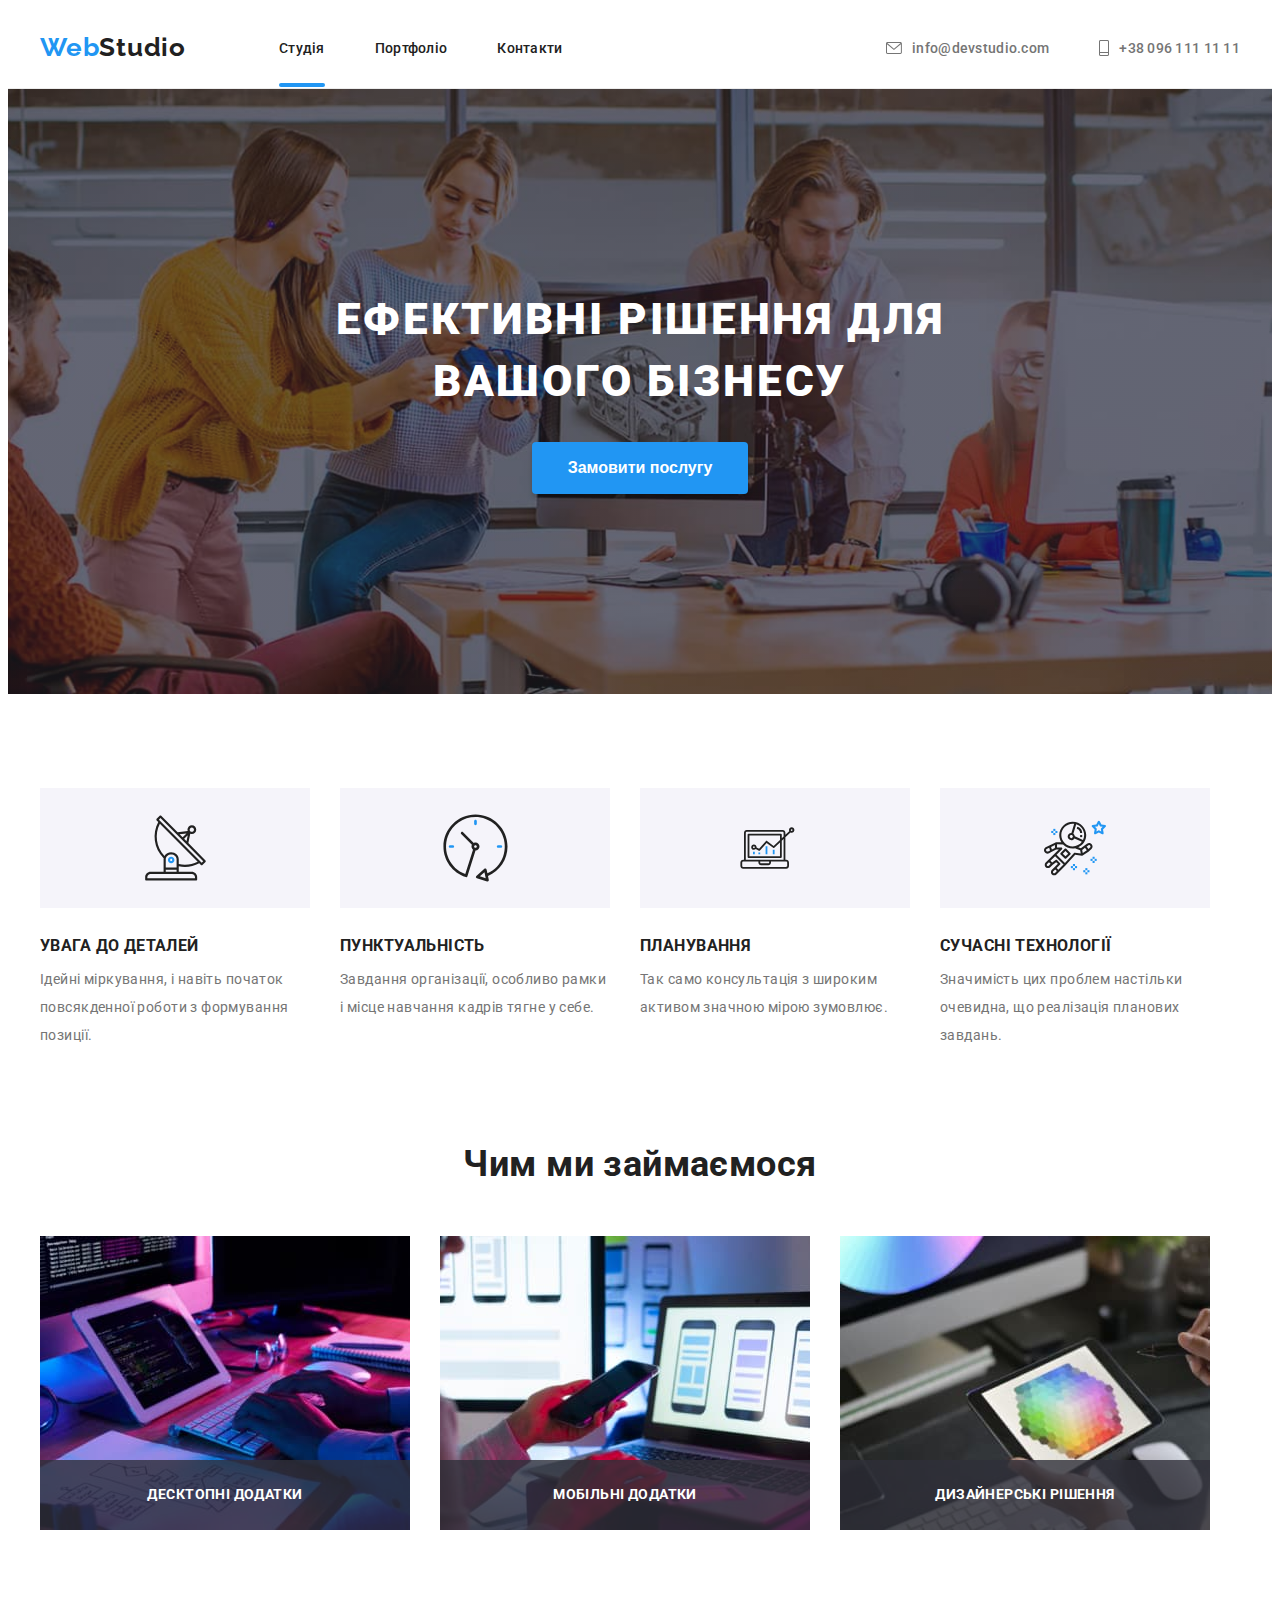
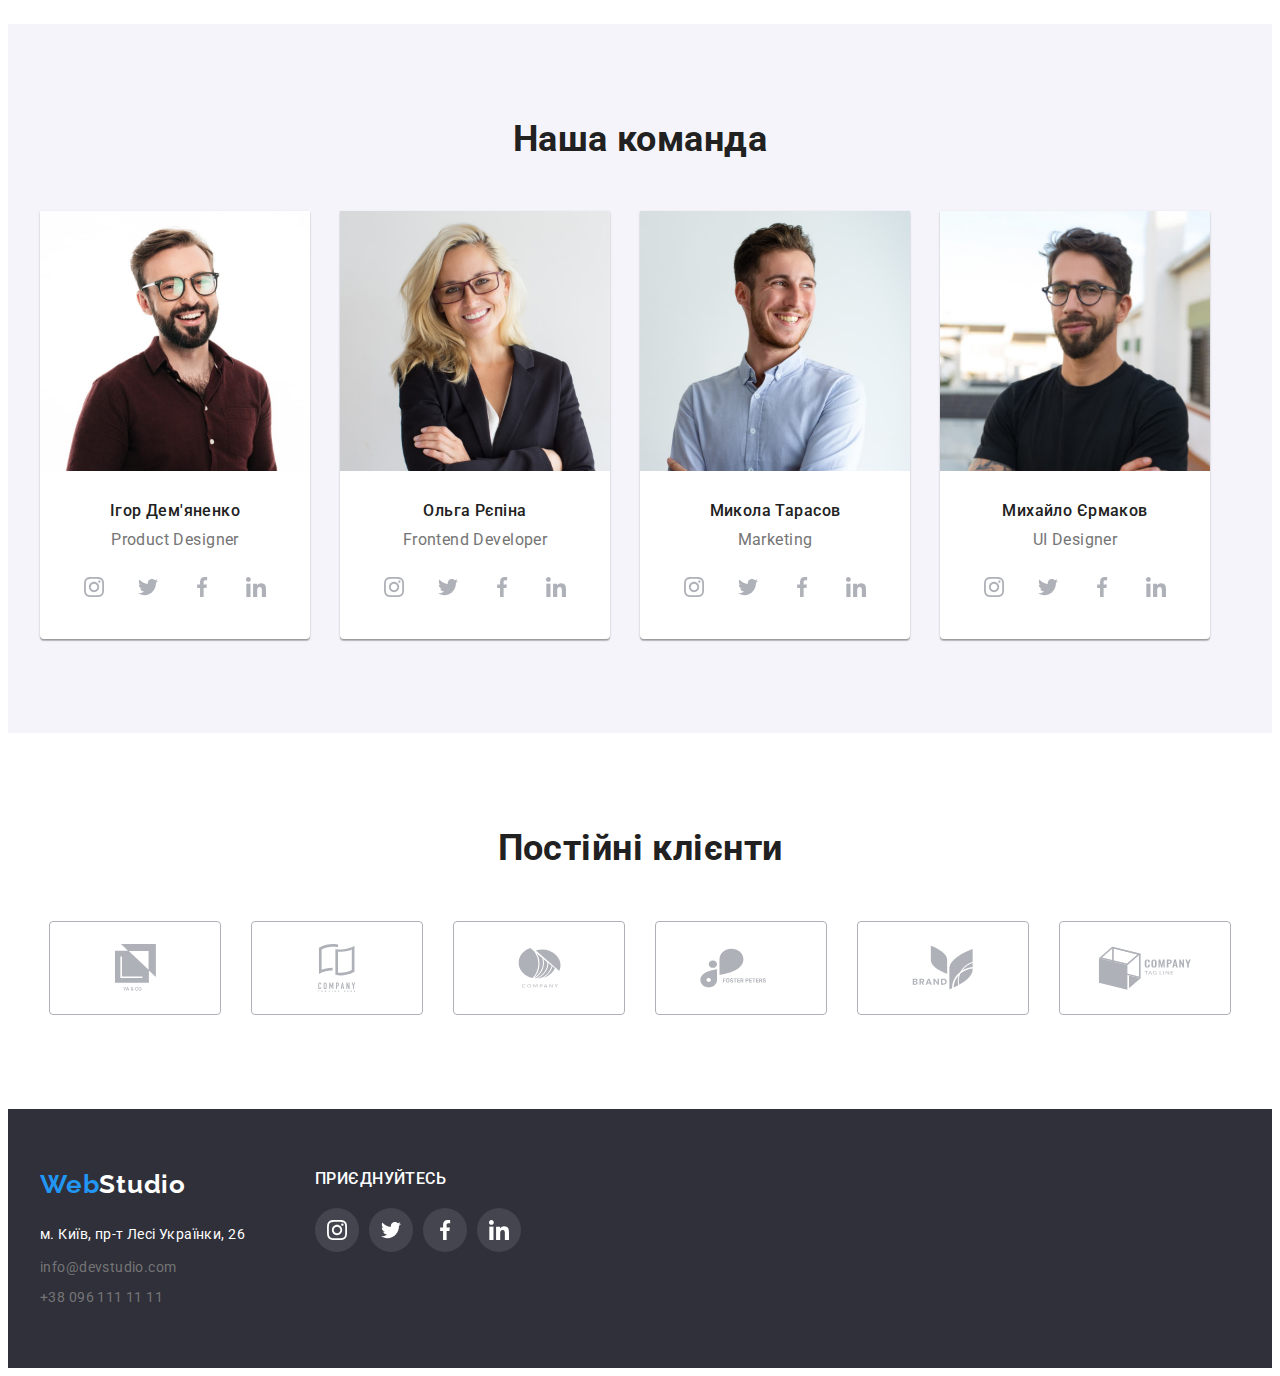
==== index.html @ 6a2b4d20 "goit-markup-hw-06" ====
<!DOCTYPE html>
<html lang="uk">
<head>
  <title>WebStudio</title>
  <meta http-equiv="Content-Type" content="text/html;charset=UTF-8">
  <link href="https://fonts.googleapis.com/css2?family=Raleway:wght@700&family=Roboto:wght@400;500;700;900&display=swap" rel="stylesheet">
  <link rel="stylesheet" href="https://cdnjs.cloudflare.com/ajax/libs/modern-normalize/1.1.0/modern-normalize.min.css" integrity="sha512-wpPYUAdjBVSE4KJnH1VR1HeZfpl1ub8YT/NKx4PuQ5NmX2tKuGu6U/JRp5y+Y8XG2tV+wKQpNHVUX03MfMFn9Q==" crossorigin="anonymous" referrerpolicy="no-referrer" />
  <link rel="stylesheet" href="css/style.css">
  <meta name="viewport" content="width=device-width, initial-scale=1.0, maximum-scale=1.0, user-skalable=0">
  <link rel="shortcut icon" href="./images/ico/logo.ico">
</head>
<body>
<header class="header">
  <div class="container main-nav">
    <nav class="header-menu">
      <a class="menu-logo" href="./index.html"><span class="logo-blue">Web</span>Studio</a>
      <ul class="menu-list">
        <li class="menu-item">
          <a class="menu-link active included" href="./index.html">Студія</a>
        </li>
        <li class="menu-item">
          <a class="menu-link active" href="./portfolio.html">Портфоліо</a>
        </li>
        <li class="menu-item">
          <a class="menu-link active" href="">Контакти</a>
        </li>
      </ul>
    </nav>
    <ul class="menu-list">
      <li class="menu-contacts">
        <a class="active" href="mailto:info@devstudio.com">
          <svg class="menu-logo-email">
            <use href="./images/symbol-defs.svg#mail"></use>
          </svg>
          info@devstudio.com
        </a>
      </li>
      <li class="menu-contacts">
        <a class="active" href="tel:+380961111111">
          <svg class="menu-logo-phone">
            <use href="./images/symbol-defs.svg#phone"></use>
          </svg>
          +38 096 111 11 11
        </a>
      </li>
    </ul>
  </div>
</header>
<main>
<section class="hero hero-bg">
    <div class="container">
      <h1 class="hero-title">Ефективні рішення для вашого бізнесу</h1>
      <button class="hero-button" type="button" data-modal-open>Замовити послугу</button>
    </div>
</section>
<section class="benefits">
  <div class="container">
    <ul class="benefits-list">
      <li class="benefits-item">
       <div class="benefits-icon-bg">
        <svg class="benefits-icon" width="65" height="70">
          <use href="./images/symbol-defs.svg#radio"></use>
        </svg>
       </div>
        <h3 class="benefits-title">УВАГА ДО ДЕТАЛЕЙ</h3>
        <p class="benefits-text">
          Ідейні міркування, і навіть початок повсякденної роботи з формування позиції.
        </p>
      </li>
      <li class="benefits-item">
       <div class="benefits-icon-bg">
        <svg class="benefits-icon" width="67" height="70">
          <use href="./images/symbol-defs.svg#time"></use>
        </svg>
       </div>
        <h3 class="benefits-title">ПУНКТУАЛЬНІСТЬ</h3>
        <p class="benefits-text">
          Завдання організації, особливо рамки і місце навчання кадрів тягне у себе.
        </p>
      </li>
      <li class="benefits-item">
        <div class="benefits-icon-bg">
          <svg class="benefits-icon" width="70" height="54">
            <use href="./images/symbol-defs.svg#computer"></use>
          </svg>
        </div>
        <h3 class="benefits-title">ПЛАНУВАННЯ</h3>
        <p class="benefits-text">
          Так само консультація з широким активом значною мірою зумовлює.
        </p>
      </li>
      <li class="benefits-item">
       <div class="benefits-icon-bg">
        <svg class="benefits-icon" width="70" height="62">
          <use href="./images/symbol-defs.svg#astronaut"></use>
        </svg>
       </div>
        <h3 class="benefits-title">СУЧАСНІ ТЕХНОЛОГІЇ</h3>
        <p class="benefits-text">
          Значимість цих проблем настільки очевидна, що реалізація планових завдань.
        </p>
      </li>
    </ul>
  </div>
</section>
<section class="work section">
 <div class="container">
  <h2 class="work-title title">Чим ми займаємося</h2>
  <ul class="work-list">
    <li class="work-item">
      <div class="work-thumb">
        <img class="work-imag" src="./images/gallery/img1.jpg" width="370" alt="programming">
        <div class="work-subtitle"><p>Десктопні додатки</p></div>
      </div>
      
    </li>
    <li class="work-item">
      <div class="work-thumb">
        <img class="work-imag" src="./images/gallery/img2.jpg" width="370" alt="application creation">
        <div class="work-subtitle"><p>Мобільні додатки</p></div>
      </div>
    </li>
    <li class="work-item">
      <div class="work-thumb">
        <img class="work-imag" src="./images/gallery/img3.jpg" width="370" alt="design">
        <div class="work-subtitle"><p>Дизайнерські рішення</p></div>
      </div>
    </li>
  </ul>
 </div> 
</section>
<section class="team section">
  <div class="container">
    <h2 class="team-title title">Наша команда</h2>
    <ul class="team-list">
      <li class="team-item">
        <img class="team-imag" src="./images/gallery/img.jpg" width="270" alt="Product Designer">
        <h3 class="team-name">Ігор Дем'яненко</h3>
        <p class="team-profession">Product Designer</p>
        <ul class="team-social">
          <li class="social-br">
            <a class="social-link" href="">
              <svg class="social-icon" width="20" height="20">
                <use href="./images/symbol-defs.svg#instagram"></use>
              </svg>
            </a>
          </li>
          <li class="social-br">
            <a class="social-link" href="">
              <svg class="social-icon" width="20" height="20">
                <use href="./images/symbol-defs.svg#twitter"></use>
              </svg>
            </a>
          </li>
          <li class="social-br">
            <a class="social-link" href="">
              <svg class="social-icon" width="20" height="20">
                <use href="./images/symbol-defs.svg#facebook"></use>
              </svg>
            </a>
          </li>
          <li class="social-br">
            <a class="social-link" href="">
              <svg class="social-icon" width="20" height="20">
                <use href="./images/symbol-defs.svg#linkedin"></use>
              </svg>
            </a>
          </li>
        </ul>
      </li>
      <li class="team-item">
        <img class="team-imag" src="./images/gallery/img(1).jpg" width="270" alt="Frontend Developer">
        <h3 class="team-name">Ольга Рєпіна</h3>
        <p class="team-profession">Frontend Developer</p>
        <ul class="team-social">
          <li class="social-br">
            <a class="social-link" href="">
              <svg class="social-icon" width="20" height="20">
                <use href="./images/symbol-defs.svg#instagram"></use>
              </svg>
            </a>
          </li>
          <li class="social-br">
            <a class="social-link" href="">
              <svg class="social-icon" width="20" height="20">
                <use href="./images/symbol-defs.svg#twitter"></use>
              </svg>
            </a>
          </li>
          <li class="social-br">
            <a class="social-link" href="">
              <svg class="social-icon" width="20" height="20">
                <use href="./images/symbol-defs.svg#facebook"></use>
              </svg>
            </a>
          </li>
          <li class="social-br">
            <a class="social-link" href="">
              <svg class="social-icon" width="20" height="20">
                <use href="./images/symbol-defs.svg#linkedin"></use>
              </svg>
            </a>
          </li>
        </ul>
      </li>
      <li class="team-item">
        <img class="team-imag" src="./images/gallery/img(2).jpg" width="270" alt="Marketing">
        <h3 class="team-name">Микола Тарасов</h3>
        <p class="team-profession">Marketing</p>
          <ul class="team-social">
            <li class="social-br">
            <a class="social-link" href="">
              <svg class="social-icon" width="20" height="20">
                <use href="./images/symbol-defs.svg#instagram"></use>
              </svg>
            </a>
          </li>
          <li class="social-br">
            <a class="social-link" href="">
              <svg class="social-icon" width="20" height="20">
                <use href="./images/symbol-defs.svg#twitter"></use>
              </svg>
            </a>
          </li>
          <li class="social-br">
            <a class="social-link" href="">
              <svg class="social-icon" width="20" height="20">
                <use href="./images/symbol-defs.svg#facebook"></use>
              </svg>
            </a>
          </li>
          <li class="social-br">
            <a class="social-link" href="">
              <svg class="social-icon" width="20" height="20">
                <use href="./images/symbol-defs.svg#linkedin"></use>
              </svg>
            </a>
          </li>
        </ul>
      </li>
      <li class="team-item">
        <img class="team-imag" src="./images/gallery/img(3).jpg" width="270" alt="UI Designer">
        <h3 class="team-name">Михайло Єрмаков</h3>
        <p class="team-profession">UI Designer</p>
        <ul class="team-social">
          <li class="social-br">
            <a class="social-link" href="">
              <svg class="social-icon" width="20" height="20">
                <use href="./images/symbol-defs.svg#instagram"></use>
              </svg>
            </a>
          </li>
          <li class="social-br">
            <a class="social-link" href="">
              <svg class="social-icon" width="20" height="20">
                <use href="./images/symbol-defs.svg#twitter"></use>
              </svg>
            </a>
          </li>
          <li class="social-br">
            <a class="social-link" href="">
              <svg class="social-icon" width="20" height="20">
                <use href="./images/symbol-defs.svg#facebook"></use>
              </svg>
            </a>
          </li>
          <li class="social-br">
            <a class="social-link" href="">
              <svg class="social-icon" width="20" height="20">
                <use href="./images/symbol-defs.svg#linkedin"></use>
              </svg>
            </a>
          </li>
        </ul>
      </li>
    </ul>
  </div>
</section>
<section class="company section">
  <div class="container">
    <h2 class="company-title title">Постійні клієнти</h2>
    <ul class="company-list">
      <li class="company-item">
        <a class="company-link" href="">
          <svg class="company-icon" width="41" height="47">
            <use href="./images/symbol-defs.svg#company1"></use>
          </svg>
        </a>
      </li>
      <li class="company-item">
        <a class="company-link" href="">
          <svg class="company-icon" width="40" height="48">
            <use href="./images/symbol-defs.svg#company2"></use>
          </svg>
        </a>
      </li>
      <li class="company-item">
        <a class="company-link" href="">
          <svg class="company-icon" width="43" height="41">
            <use href="./images/symbol-defs.svg#company3"></use>
          </svg>
        </a>
      </li>
      <li class="company-item">
        <a class="company-link" href="">
          <svg class="company-icon" width="84" height="40">
            <use href="./images/symbol-defs.svg#company4"></use>
          </svg>
        </a>
      </li>
      <li class="company-item">
        <a class="company-link" href="">
          <svg class="company-icon" width="62" height="45">
            <use href="./images/symbol-defs.svg#company5"></use>
          </svg>
        </a>
      </li>
      <li class="company-item">
        <a class="company-link" href="">
          <svg class="company-icon" width="94" height="44">
            <use href="./images/symbol-defs.svg#company6"></use>
          </svg>
        </a>
      </li>
    </ul>
  </div>
</section>
</main>
<footer class="footer">
 <div class="container">
  <address>
    <div class="footer-contacts">
      <a class="footer-logo menu-logo" href="./index.html"><span class="logo-blue">Web</span>Studio</a>
      <ul class="footer-list">
        <li class="footer-item">
          <a class="footer-address active" href="https://goo.gl/maps/CPtrU1FHBa2aNyZL9" target="_blank"
            rel="noopener noreferrer nofollow">м. Київ, пр-т Лесі Українки, 26</a>
        </li>
        <li class="footer-item">
          <a class="footer-mail active" href="mailto:info@devstudio.com">info@devstudio.com</a>
        </li>
        <li class="footer-item">
          <a class="footer-tel active" href="tel:+380961111111">+38 096 111 11 11</a>
        </li>
      </ul>
    </div>
    <div class="footer-connect">
      <p class="footer-connect-title">приєднуйтесь</p>
      <ul class="team-social">
        <li class="social-br">
          <a class="social-link footer-link" href="">
            <svg class="social-icon" width="20" height="20">
              <use href="./images/symbol-defs.svg#instagram"></use>
            </svg>
          </a>
        </li>
        <li class="social-br">
          <a class="social-link footer-link" href="">
            <svg class="social-icon" width="20" height="20">
              <use href="./images/symbol-defs.svg#twitter"></use>
            </svg>
          </a>
        </li>
        <li class="social-br">
          <a class="social-link footer-link" href="">
            <svg class="social-icon" width="20" height="20">
              <use href="./images/symbol-defs.svg#facebook"></use>
            </svg>
          </a>
        </li>
        <li class="social-br">
          <a class="social-link footer-link" href="">
            <svg class="social-icon" width="20" height="20">
              <use href="./images/symbol-defs.svg#linkedin"></use>
            </svg>
          </a>
        </li>
      </ul>
    </div>
  </address>
 </div>
</footer>
<div class="backdrop is-hidden" data-modal>
  <div class="modal">
    <button type="button" class="modal-button-close" data-modal-close>
      <svg class="modal-icon-close" width="11" height="11">
      <use href="./images/symbol-defs.svg#close"></use>
    </svg>
    </button>
  </div>
</div>
<script src="./js/modal.js"></script>
</body>
</html>
---- css/style.css ----
ul, li {
	list-style: none;
	margin: 0;
	padding: 0;
}

h1, h2, h3, h4, h5, h6, p {
	margin: 0;
	padding: 0;
}

a {
	text-decoration: none;
}

img {
	display: block;
}

:root{
	--main-color: #212121;
	--secondary-color: #757575;
	--active-color: #2196F3;
	--background-color: #2F303A;
	--background-btn: #188CE8;
}

body{
	font-family: 'Roboto', sans-serif;
	color: var(--main-color);
	font-size: 14px;
	line-height: 1;
	text-decoration: none;
	letter-spacing: 0.03em;
}

.container {
	margin: 0 auto;
	max-width: 1200px;
	padding: 0 15px 0 15px; 
}

.section {
	padding: 94px 0;
}

.title {
	color: var(--main-color);
	font-weight: 700;
	font-size: 36px;
	line-height: 1.2;
	text-align: center;
	margin: 0 0 50px 0;
}

.active {
	transition: color 250ms cubic-bezier(0.4, 0, 0.2, 1);
}

.active:hover,
.active:focus {
	color: var(--active-color);
}


.menu-item {
	position: relative;
}

.included {
	color: var(--active-color);
}

.included::after {
	content: '';
	display: flex;
	position: absolute;
	bottom: 0;
	background: #2196F3;
	border-radius: 2px;
	width: 100%;
	height: 4px;
}

/* general */
/* header */

.header {
  border-bottom:1px solid #ECECEC;
}

.main-nav {
	display: flex;
	justify-content: space-between;
	align-items: center;
}

.header-menu {
	display: flex;
	align-items: center;
}

.logo-blue{
  color: var(--active-color);
}

.menu-logo {
	color: var(--main-color);
	font-family: 'Raleway';
	font-weight: 700;
	font-size: 26px;
	line-height: 1.2;
	letter-spacing: 0.03em;

	margin: 0 93px 0 0;
}

.menu-list {
	display: flex;
}

.menu-list li:not(:last-child) {
	margin: 0 50px 0 0;
}


.menu-contacts {
	display: flex;
	align-items: center;
	color: #757575;
	transition: color 250ms cubic-bezier(0.4, 0, 0.2, 1);
}

.menu-contacts a {
	display: flex;
	align-items: center;
	font-weight: 500;
	letter-spacing: 0.02em;
	color: inherit;
	padding: 32px 0;
	
}

.menu-contacts:hover {
	color: var(--active-color);
	cursor: pointer;
}

.menu-logo-email {
	width: 16px;
	height: 12px;
	margin: 0 10px 0 0;
	fill: currentColor;
	transition: fill 250ms cubic-bezier(0.4, 0, 0.2, 1);
}

.menu-logo-phone {
	width: 10px;
	height: 16px;
	margin: 0 10px 0 0;
	fill: currentColor;
	transition: fill 250ms cubic-bezier(0.4, 0, 0.2, 1);
}

.menu-logo-email:hover {
	fill: currentColor;
}

.menu-logo-phone:hover {
	fill: currentColor;
}

.menu-link {
	display: block;
	font-weight: 500;
	letter-spacing: 0.02em;
	color: var(--main-color);

	padding: 32px 0;
}

.dynamic {
	color: var(--active-color);
}

/* index.html */

/* hero */

.hero {
	text-align: center;
	padding: 200px 0;
}

.hero-bg {
	max-width: 1600px;
	margin: 0 auto;
	background: #C4C4C4;
	background-image: linear-gradient(rgba(47, 48, 58, 0.4), rgba(47, 48, 58, 0.4)), url(../images/hero-bg.jpg);
	background-position: center;
	background-size: cover;
	background-repeat: no-repeat;
	
}

.hero-title {
	text-transform: uppercase;
	color: #fff;
	font-weight: 900;
	font-size: 44px;
	line-height: 1.4;
	letter-spacing: 0.06em;

	margin: 0 auto 30px auto;
	max-width: 696px;
}

.hero-button {
	display: inline-block;

	color: #fff;
	font-weight: 700;
	font-size: 16px;
	line-height: 2;
	min-width: 216px;

	cursor: pointer;
	background: var(--active-color);
	box-shadow: 0px 4px 4px rgba(0, 0, 0, 0.15);
	border-radius: 4px;
	border: none;
	transition: background-color 250ms cubic-bezier(0.4, 0, 0.2, 1);

	padding: 10px 32px;
}

.hero-button:hover,
.hero-button:focus {
	background: var(--background-btn);
}

/* benefits */

.benefits {
	padding: 94px 0 0 0;
}

.benefits-list {
	display: flex;
	column-gap: 30px;
}

.benefits-item {
	width: 270px;
}

.benefits-icon-bg {
	display: flex;
	justify-content: center;
	align-items: center;
	width: 270px;
	height: 120px;
	background: #F5F4FA;
	margin: 0 0 30px 0;
}

.benefits-title {
	color: var(--main-color);
	font-weight: 700;
	line-height: 1;
	margin: 0 0 10px 0;
}

.benefits-text {
	color: var(--secondary-color);
	line-height: 2;
}

/* work */

.work-list {
display: flex;
	column-gap: 30px;
}

.work-thumb {
	position: relative;
	display: flex;
}

.work-imag {
	max-width: 100%;
	height: auto;
}

.work-subtitle {
	position: absolute;
	bottom: 0;
	display: flex;
	align-items: center;
	justify-content: center;
	
	width: 100%;
	height: 70px;
	background: rgba(47, 48, 58, 0.8);
}

.work-subtitle p {
	font-weight: 700;
	font-size: 14px;
	line-height: 1.14;
	text-transform: uppercase;
	color: #fff;
}

/* team */

.team {
	background: #F5F4FA;
}

.team-list {
	display: flex;
	column-gap: 30px;
}

.team-item {
  text-align: center;
	width: 270px;

	background: #FFFFFF;
	box-shadow: 0px 1px 3px rgba(0, 0, 0, 0.12), 0px 1px 1px rgba(0, 0, 0, 0.14), 0px 2px 1px rgba(0, 0, 0, 0.2);
	border-radius: 0px 0px 4px 4px;
}

.team-imag {
	max-width: 100%;
	height: auto;
}

.team-name {
	color: var(--main-color);
	font-weight: 500;
	font-size: 16px;
	line-height: 1.2;
	margin: 0 0 10px 0;
	padding: 30px 0 0 0;
}

.team-profession {
	color: var(--secondary-color);
	font-size: 16px;
	line-height: 1.2;
	margin: 0 0 16px 0;
}

.team-social {
	display: flex;
	justify-content: center;
	padding: 0 0 30px 0;
	column-gap: 10px;
}

/* social */

.social-br {
}

.social-link {
	display: flex;
	justify-content: center;
	align-items: center;
	
	width: 44px;
	height: 44px;
	border-radius: 50%;
	color: #AFB1B8;
	cursor: pointer;

	transition: color 250ms cubic-bezier(0.4, 0, 0.2, 1), background-color 250ms cubic-bezier(0.4, 0, 0.2, 1);
	
}

.social-link:hover {
	background: var(--active-color);
	color: #fff;
}

.social-icon {
	fill: currentColor;
}

/* company */

.company-list {
	display: flex;
	justify-content: center;
	column-gap: 30px;
}

.company-item {
	
}

.company-link {
	display: flex;
	justify-content: center;
	align-items: center;
	width: 170px;
	height: 92px;
	border: 1px solid #AFB1B8;
	border-radius: 4px;
	color: #afb1b8;
	transition: color 250ms cubic-bezier(0.4, 0, 0.2, 1), 
	background-color 250ms cubic-bezier(0.4, 0, 0.2, 1), 
	border-color 250ms cubic-bezier(0.4, 0, 0.2, 1);
}

.company-link:hover {
	border-color: var(--active-color);
	color: var(--active-color);
	cursor: pointer;
}

.company-icon {
	fill: currentColor;
	transition: fill 250ms cubic-bezier(0.4, 0, 0.2, 1);
}
.company-icon:hover {
	fill: currentColor;
}
	
/* portfolio.html */

.button-list {
   display: flex;
	 justify-content: center;
	 column-gap: 8px;
	 margin: 0 0 50px 0;
}

.button {
	color: var(--main-color);
	font-family: inherit;
	font-weight: 500;
	font-size: 16px;
	line-height: 1.62;

	background: #F5F4FA;
	border: none;
	border-radius: 4px;
	cursor: pointer;
	padding: 6px 22px;
	transition: color 250ms cubic-bezier(0.4, 0, 0.2, 1), background-color 250ms cubic-bezier(0.4, 0, 0.2, 1);
}

.button:hover,
.button:focus {
	color: #fff;
	background: var(--active-color);
	box-shadow: 0px 3px 1px rgba(0, 0, 0, 0.1), 0px 1px 2px rgba(0, 0, 0, 0.08), 0px 2px 2px rgba(0, 0, 0, 0.12);
}

.portfolio-list {
	display: flex;
	flex-wrap: wrap;
	gap: 30px;
}

.portfolio-link {
	display: block;
	width: 370px;
	background: #FFFFFF;
	transition: box-shadow 250ms cubic-bezier(0.4, 0, 0.2, 1);
}

.portfolio-link:hover {
	box-shadow: 0px 3px 1px rgba(0, 0, 0, 0.1), 0px 1px 2px rgba(0, 0, 0, 0.08), 0px 2px 2px rgba(0, 0, 0, 0.12);
}

.portfolio-imag {
	max-width: 100%;
	height: auto;
}

.portfolio-info {
	padding: 20px 24px;
	border-left: 1px solid #EEEEEE;
	border-right: 1px solid #EEEEEE;
	border-bottom: 1px solid #EEEEEE;
}

.portfolio-title {
	color: var(--main-color);
	font-weight: 700;
	font-size: 18px;
	line-height: 2;
	letter-spacing: 0.06em;
	margin: 0 0 4px 0;
}

.portfolio-text {
	color: var(--secondary-color);
	font-size: 16px;
	line-height: 2;
}

.portfolio-overlay {
	overflow: hidden;
	position: relative;
}

.portfolio-thumb {
	position: absolute;
	top: 0;
	left: 0;

	background: rgba(33, 150, 243, 0.9);
	font-size: 18px;
	line-height: 1.55;
	color: #fff;
	padding: 63px 24px;

	height: 100%;
	width: 100%;

	transform: translateY(100%);
	transition: transform 250ms cubic-bezier(0.4, 0, 0.2, 1);
}

.portfolio-list .portfolio-item:hover .portfolio-thumb {
	transform: translateY(0);
}

/* footer */

address {
	display: flex;
	font-style: normal;
}

.footer {
	background: var(--background-color);
	padding: 60px 0;
}

/* footer-contacts */

.footer-contacts {
	margin: 0 70px 0 0;
}
.footer-logo {
	display: inline-block;
	color: #fff;
	margin: 0 0 20px 0;
}

.footer-list li:not(:last-child) {
	margin-bottom: 9px;
}

.footer-address{
	color: #fff;
	line-height: 2;
}

.footer-mail,
.footer-tel {
	color: var(--secondary-color);
	line-height: 1.5;
}

/* footer-connect */

.footer-connect-title{
	color: #fff;
	font-weight: 500;
	font-size: 16px;
	line-height: 1.2;
	margin: 0 0 20px 0;
	text-transform: uppercase;
}

.footer-link {
	background: rgba(255, 255, 255, 0.1);
	color: #fff;
}

/* modal */

.backdrop {
	position: fixed;
	top: 0;
	left: 0;
	width: 100%;
	height: 100%;

	background-color: rgba(130, 130, 130, 0.5);
	opacity: 1;
	transform: scale(1);
	
	transition: opacity 250ms cubic-bezier(0.4, 0, 0.2, 1), 
	transform 250ms cubic-bezier(0.4, 0, 0.2, 1);
}

.backdrop.is-hidden {
	opacity: 0;
	pointer-events: none;
	transform: scale(0);
}

.modal {
	position: absolute;
	top: 50%;
	left: 50%;
	transform: translate(-50%, -50%);

	padding: 20px;
	min-width: 528px;
	min-height: 581px;
	background-color: #fff;
	box-shadow: 0px 1px 3px rgba(0, 0, 0, 0.12), 0px 1px 1px rgba(0, 0, 0, 0.14), 0px 2px 1px rgba(0, 0, 0, 0.2);
	border-radius: 4px;
}

.modal-button-close {
	position: absolute;
	top: 0;
	right: 0;
	display: flex;
	justify-content: center;
	align-items: center;

	margin: 8px;
	width: 30px;
	height: 30px;
	border-radius: 50%;
	border: 1px solid rgba(0, 0, 0, 0.1);
	cursor: pointer;
}
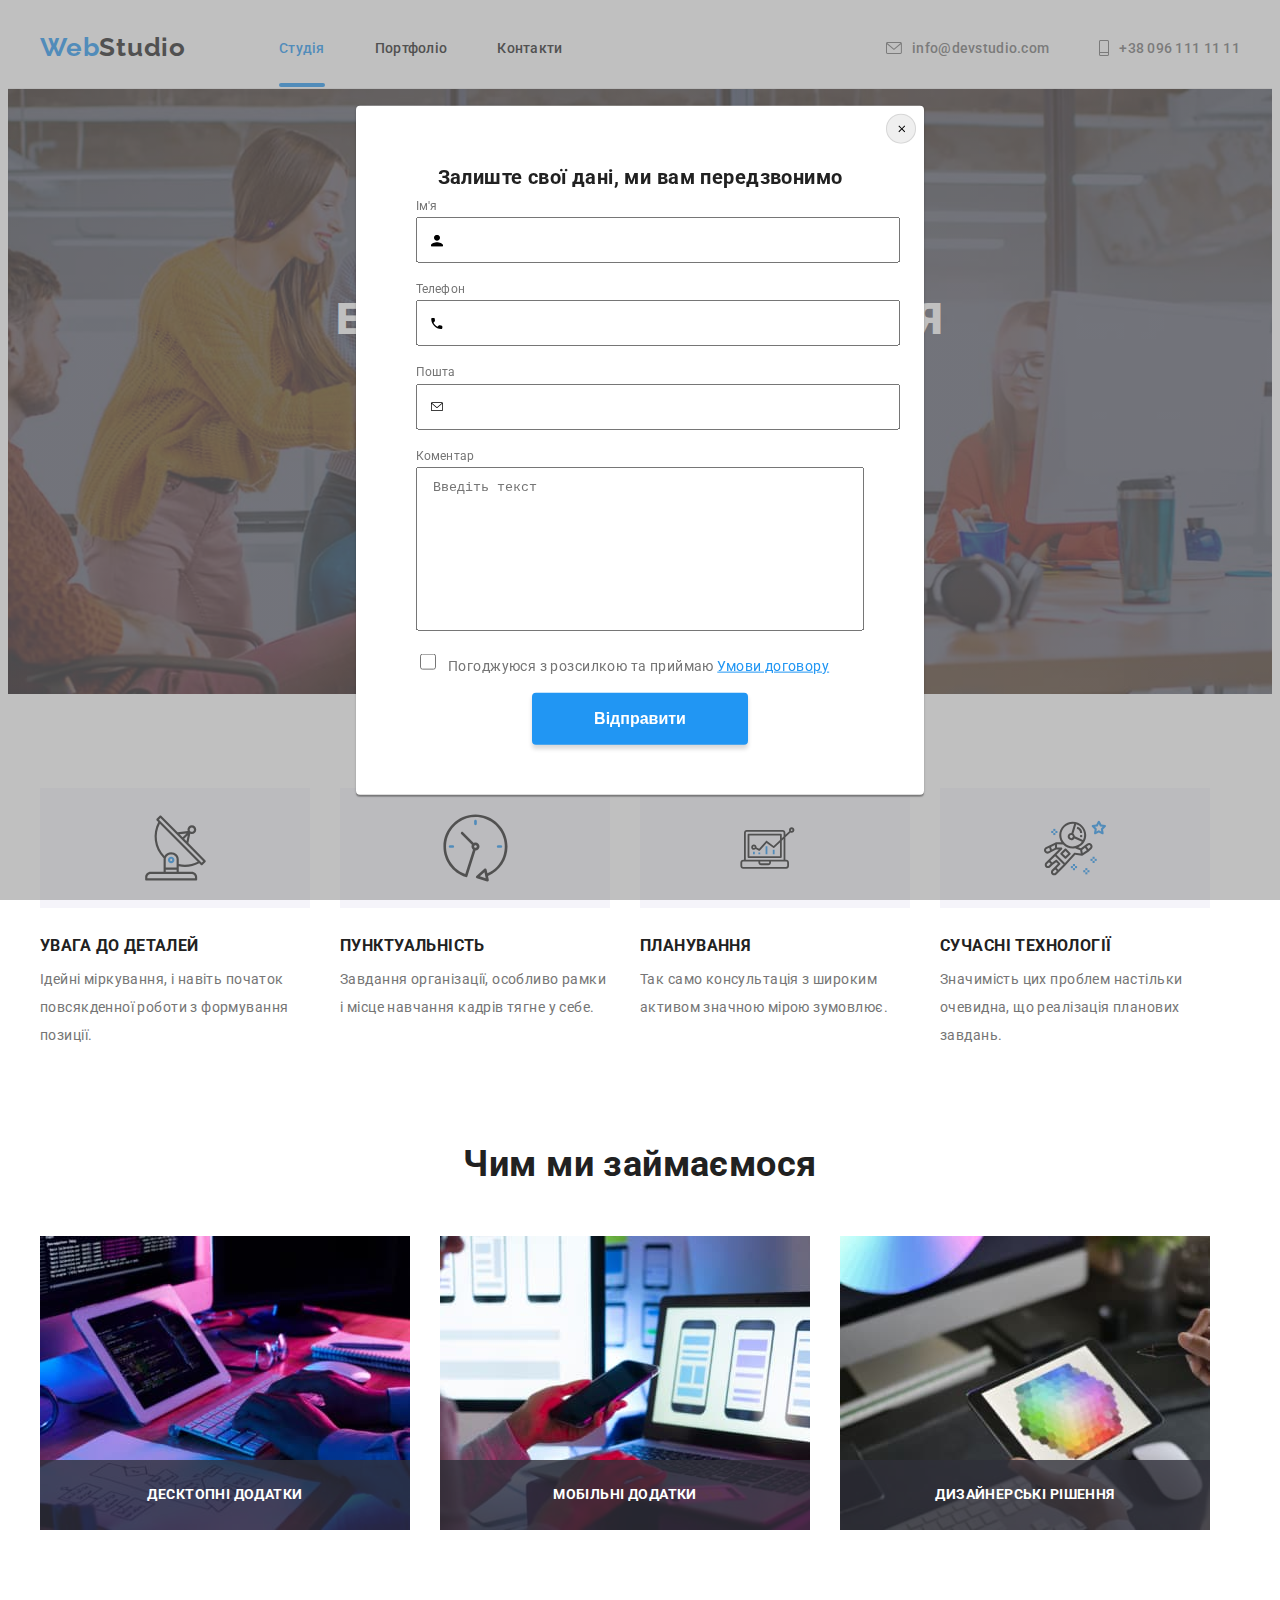
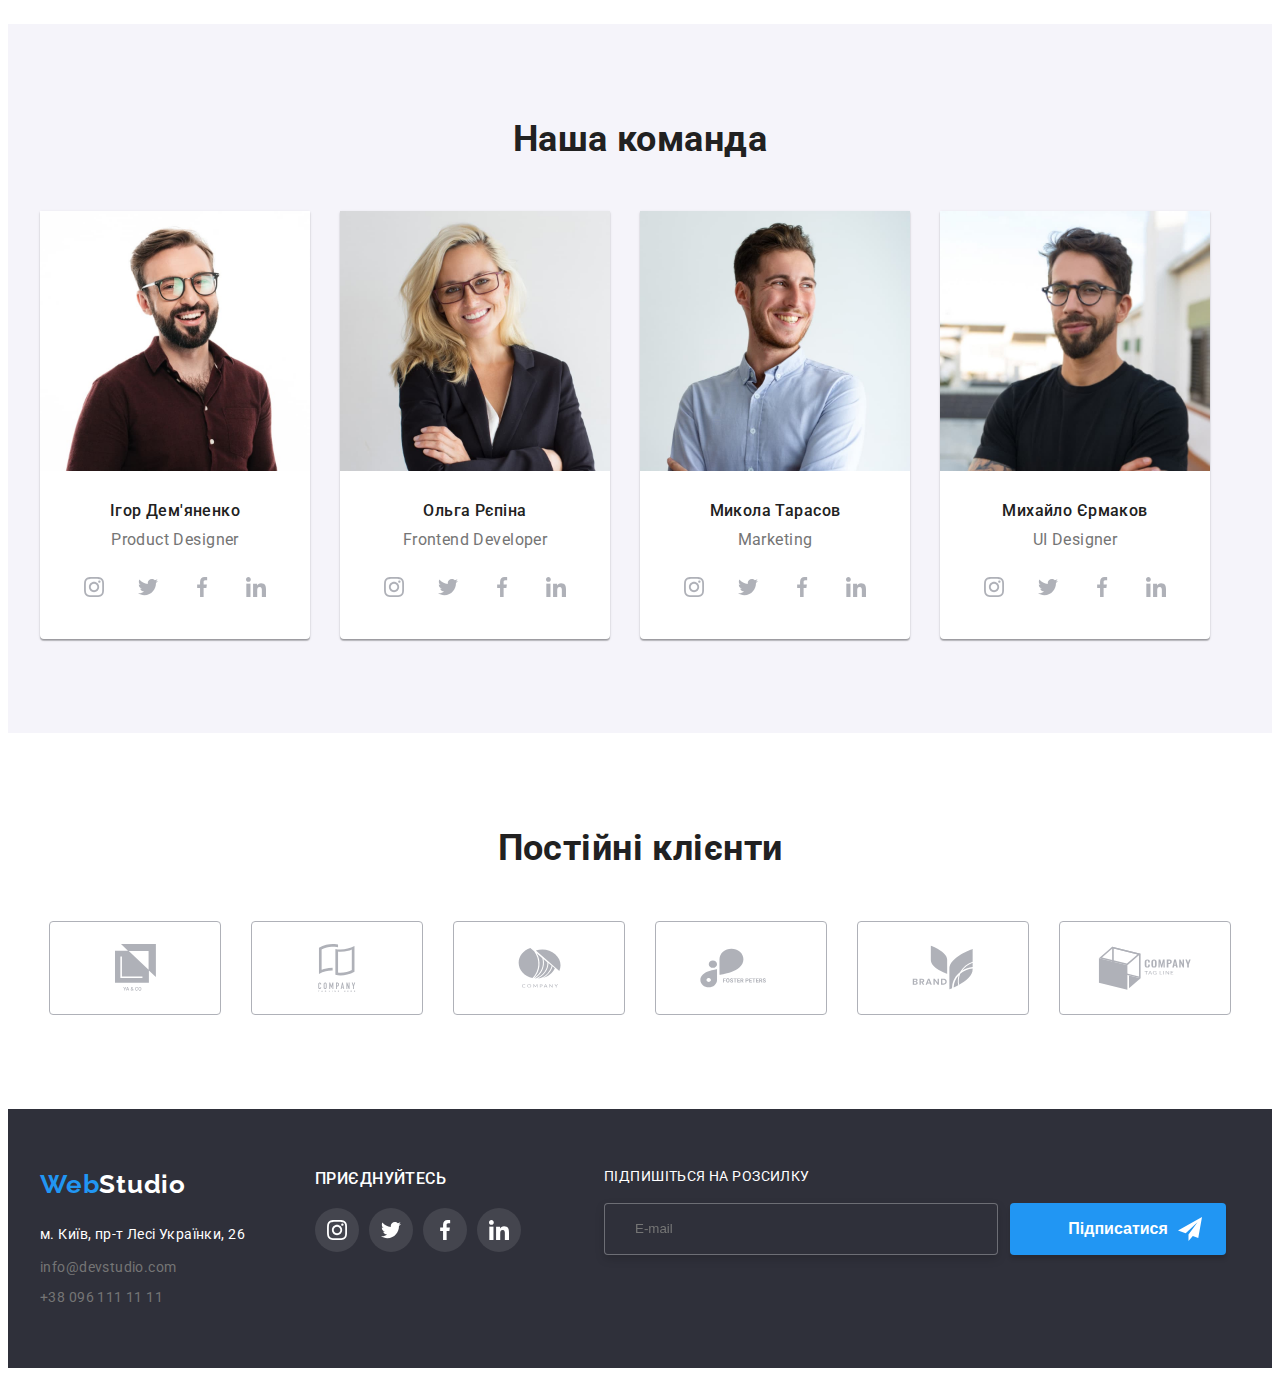
==== commit b7b28df4: "modal form" ====
--- a/index.html
+++ b/index.html
@@ -377,16 +377,74 @@
         </li>
       </ul>
     </div>
+    <form class="footer-subscribee">
+    <div class="footer-subscribee-wrapper">
+        <label class="subscribee-label" for="mail">Підпишіться на розсилку</label>
+        <div class="subscribee-field">
+          <input class="subscribee-input" type="email" name="email" placeholder="E-mail" id="mail" required />
+          <button class="subscribee-button" type="submit">
+            Підписатися
+            <svg class="subscribee-icon" width="24" height="24">
+              <use href="./images/symbol-defs.svg#subscribee"></use>
+            </svg>
+          </button>
+        </div>
+    </div>
+    </form>
   </address>
  </div>
 </footer>
-<div class="backdrop is-hidden" data-modal>
+<div class="backdrop " data-modal>
   <div class="modal">
     <button type="button" class="modal-button-close" data-modal-close>
       <svg class="modal-icon-close" width="11" height="11">
       <use href="./images/symbol-defs.svg#close"></use>
     </svg>
     </button>
+    <div class="modal-form">
+      <p class="modal-form-title">Залиште свої дані, ми вам передзвонимо</p>
+      <form action="">
+        <div class="form-group" role="group">
+          
+          <div class="modal-field">
+            <label class="modal-label" for="username">Ім'я </label>
+            <input class="modal-input" type="text" name="username" id="username" required />
+            <svg class="modal-icon" width="12" height="12">
+              <use href="./images/symbol-defs.svg#name"></use>
+            </svg>
+          </div>
+
+          <div class="modal-field">
+            <label  class="modal-label" for="tell">Телефон</label>
+            <input class="modal-input" type="tel" name="tell" id="tell" required />
+            <svg class="modal-icon" width="12" height="12">
+              <use href="./images/symbol-defs.svg#tell"></use>
+            </svg>
+          </div>
+          
+          <div class="modal-field">
+            <label class="modal-label" for="email">Пошта</label>
+            <input class="modal-input" type="email" name="mail" id="email" required />
+            <svg class="modal-icon" width="12" height="12">
+              <use href="./images/symbol-defs.svg#mail"></use>
+            </svg>
+          </div>
+
+          <div class="modal-field">
+            <label class="modal-label" for="comments">Коментар</label>
+            <textarea class="modal-field-comments" name="text" id="comments" cols="30" rows="10" placeholder="Введіть текст"></textarea>
+          </div>
+
+          <div class="modal-treaty">
+            <input class="treaty-input" type="checkbox" value="confirmation" id="checkbox" required>
+            <label class="treaty-agree" for="checkbox">Погоджуюся з розсилкою та приймаю <a href="">Умови договору</a></label>
+          </div>
+
+          <button class="modal-button" type="submit">Відправити</button>
+          
+        </div>
+      </form>
+    </div>
   </div>
 </div>
 <script src="./js/modal.js"></script>
--- a/css/style.css
+++ b/css/style.css
@@ -69,10 +69,6 @@
 	position: relative;
 }
 
-.included {
-	color: var(--active-color);
-}
-
 .included::after {
 	content: '';
 	display: flex;
@@ -182,6 +178,10 @@
 }
 
 .dynamic {
+	color: var(--active-color);
+}
+
+.included {
 	color: var(--active-color);
 }
 
@@ -574,6 +574,10 @@
 
 /* footer-connect */
 
+.footer-connect {
+	margin: 0 83px 0 0;
+}
+
 .footer-connect-title{
 	color: #fff;
 	font-weight: 500;
@@ -586,6 +590,183 @@
 .footer-link {
 	background: rgba(255, 255, 255, 0.1);
 	color: #fff;
+}
+
+/* footer-subscribee */
+
+.footer-subscribee {
+	
+}
+
+.footer-subscribee-wrapper {
+	display: flex;
+	flex-direction: column;
+	
+
+	color: #fff;
+}
+
+.subscribee-label {
+	text-transform: uppercase;
+}
+
+.subscribee-field {
+	display: flex;
+	padding: 20px 12px 0 0;
+	column-gap: 12px;
+}
+
+.subscribee-input {
+	border: 1px solid rgba(255, 255, 255, 0.3);
+	filter: drop-shadow(0px 4px 4px rgba(0, 0, 0, 0.15));
+	border-radius: 4px;
+	width: 360px;
+	background: var(--background-color);
+	padding-left: 30px;
+	color: #fff;
+}
+
+.subscribee-button {
+		position: relative;
+		display: inline-block;
+		
+		color: #fff;
+		font-weight: 700;
+		font-size: 16px;
+		line-height: 2;
+		min-width: 216px;
+
+		cursor: pointer;
+		background: var(--active-color);
+		box-shadow: 0px 4px 4px rgba(0, 0, 0, 0.15);
+		border-radius: 4px;
+		border: none;
+		transition: background-color 250ms cubic-bezier(0.4, 0, 0.2, 1);
+
+		padding: 10px 32px;
+}
+
+	.subscribee-button:hover,
+	.subscribee-button:focus {
+		background: var(--background-btn);
+}
+
+.subscribee-icon {
+	position: absolute;
+	top: 50%;
+	
+	margin-left: 10px;
+	transform: translateY(-50%);
+}
+
+/* modal-form */
+
+.modal-form {
+	margin: 40px 40px 30px;
+}
+
+.modal-form-title {
+	text-align: center;
+
+	font-weight: 700;
+	font-size: 20px;
+	line-height: 1.1;
+	
+	color: #212121;
+	padding: 0 10px;
+	margin-bottom: 12px;
+}
+
+.form-group {
+	display: flex;
+	flex-direction: column;
+	row-gap: 20px;
+}
+
+.modal-field {
+	position: relative;
+	display: flex;
+	flex-direction: column;
+}
+
+.modal-field-comments {
+	resize: none;
+	padding: 12px 0 0 16px;
+}
+
+.modal-label {
+	
+	font-size: 12px;
+	line-height: 1.1;
+	letter-spacing: 0.01em;
+
+	color: #757575;
+	margin-bottom: 4px;
+}
+
+.modal-input {
+	position: relative;
+	height: 40px;
+	width: 100%;
+	padding-left: 30px;
+}
+
+.modal-icon {
+	position: absolute;
+	top: 55%;
+	left: 15px;
+	transform: translate(50% 50%);
+} 
+
+.modal-input:hover + .modal-icon,
+.modal-input:focus +.modal-icon {
+	fill: var(--active-color);
+}
+
+.modal-treaty {
+	display: flex;
+	align-items: flex-end;
+	column-gap: 9px;
+}
+
+.treaty-input {
+	
+	width: 16px;
+	height: 16px;
+}
+
+.treaty-agree {
+	color: var(--secondary-color);
+}
+
+.treaty-agree a {
+	text-decoration: underline;
+	color: var(--active-color);
+}
+
+.modal-button {
+	display: inline-block;
+	
+	color: #fff;
+	font-weight: 700;
+	font-size: 16px;
+	line-height: 2;
+	min-width: 216px;
+
+	cursor: pointer;
+	background: var(--active-color);
+	box-shadow: 0px 4px 4px rgba(0, 0, 0, 0.15);
+	border-radius: 4px;
+	border: none;
+	transition: background-color 250ms cubic-bezier(0.4, 0, 0.2, 1);
+
+	padding: 10px 32px;
+	margin: 0 auto;
+}
+
+.modal-button:hover,
+.modal-button:focus {
+	background: var(--background-btn);
 }
 
 /* modal */
@@ -641,3 +822,8 @@
 	cursor: pointer;
 }
 
+.modal-button-close:hover,
+.modal-button-close:focus {
+	fill: var(--active-color);
+}
+
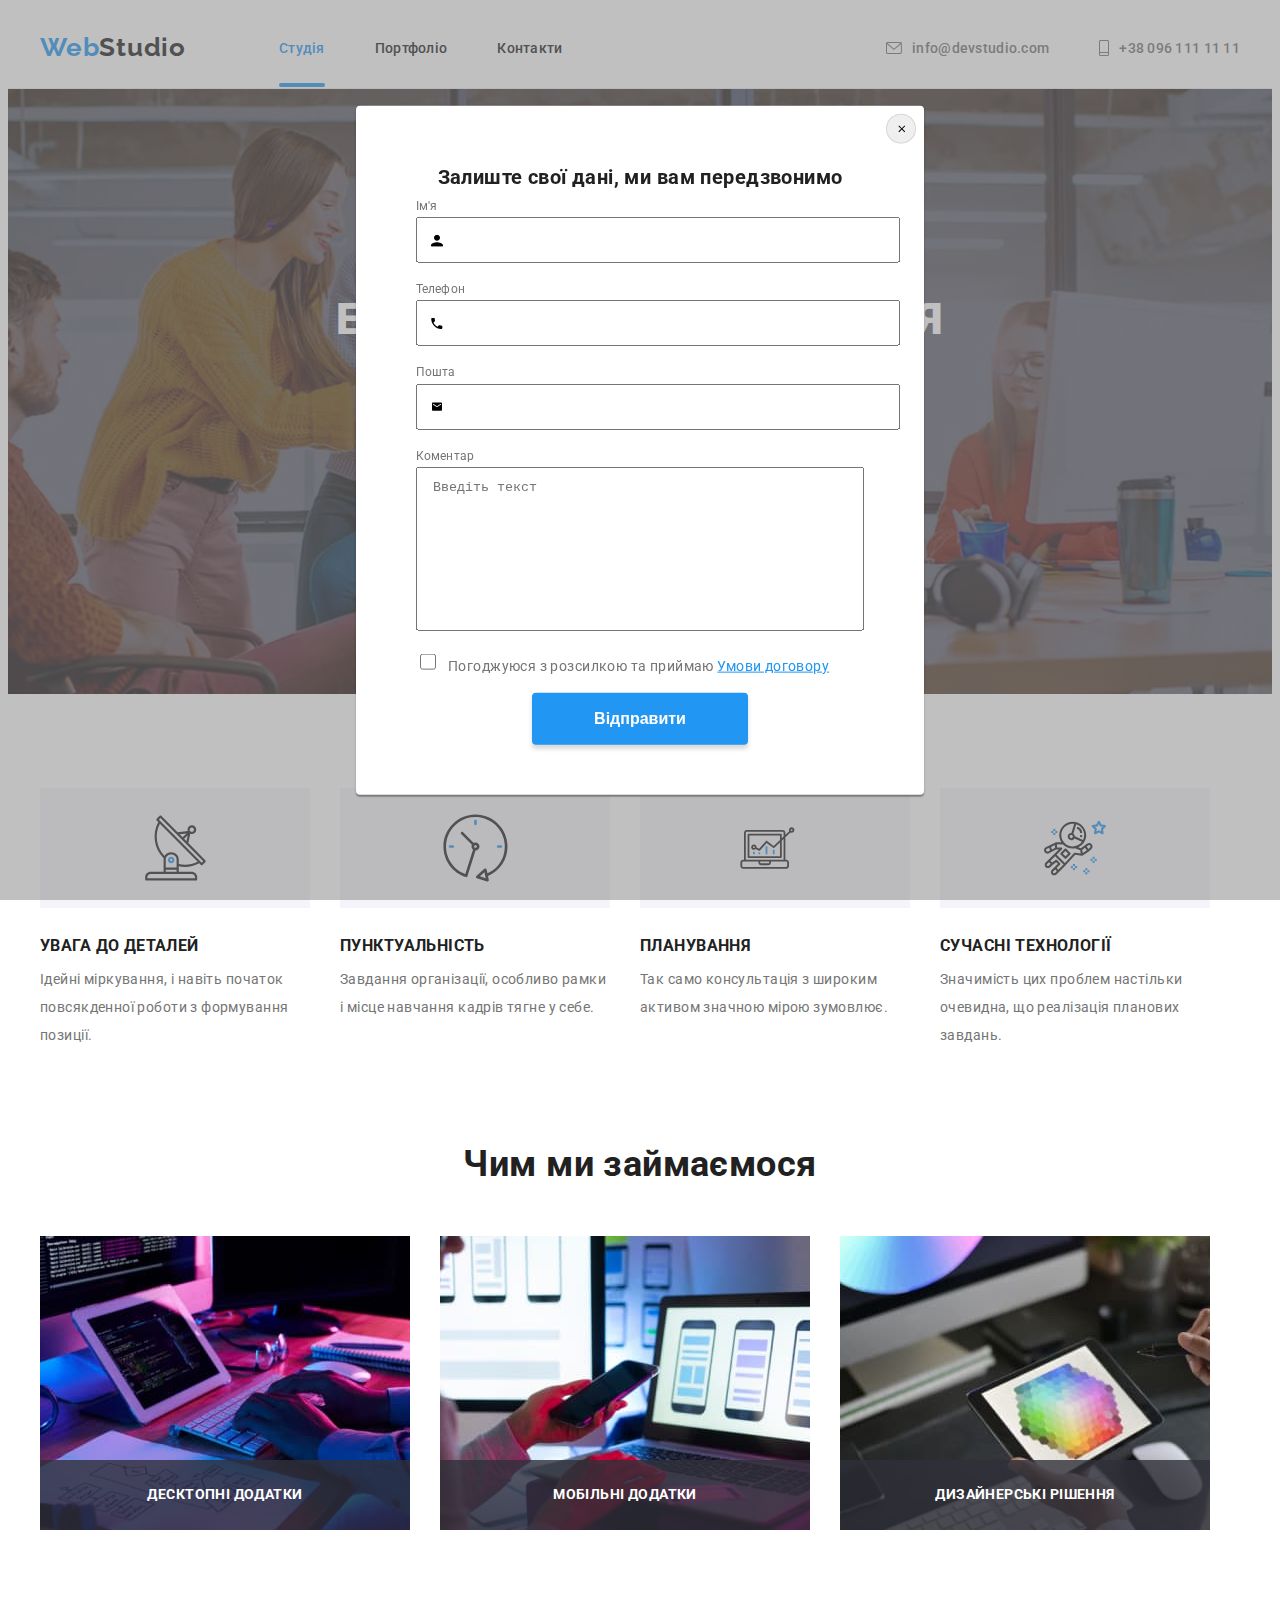
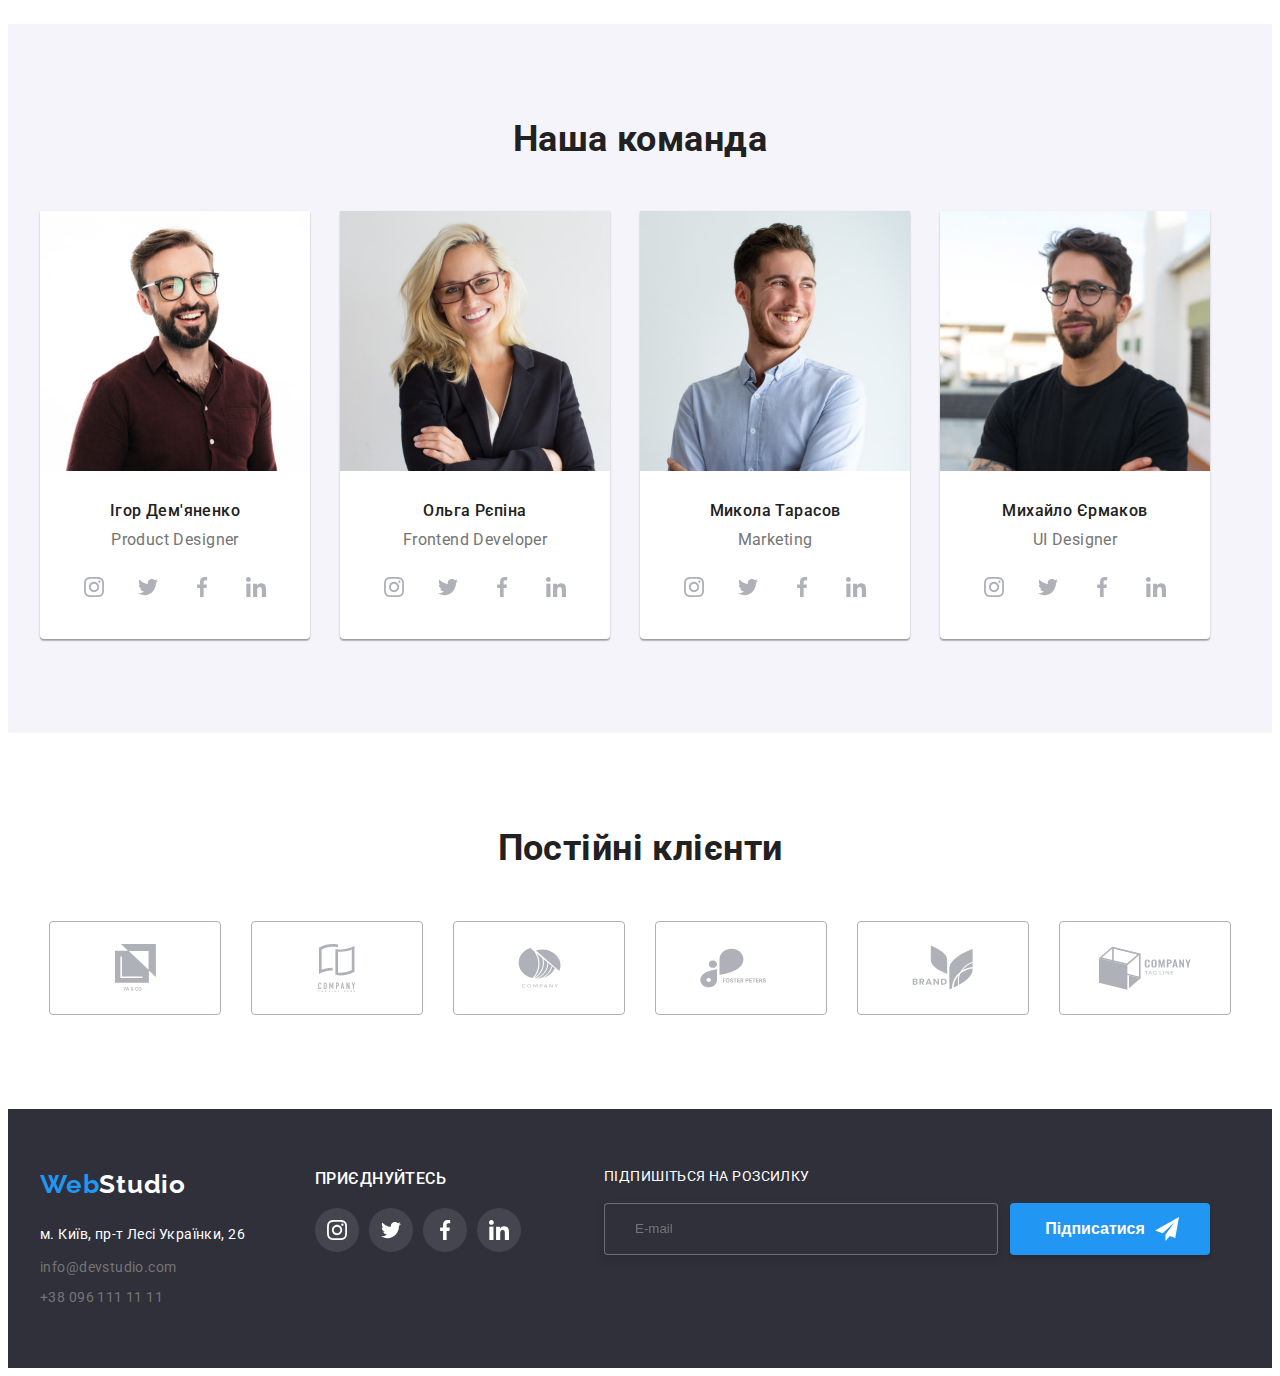
==== commit 66002961: "modal button" ====
--- a/index.html
+++ b/index.html
@@ -383,7 +383,7 @@
         <div class="subscribee-field">
           <input class="subscribee-input" type="email" name="email" placeholder="E-mail" id="mail" required />
           <button class="subscribee-button" type="submit">
-            Підписатися
+            <span class="subscribee-button-text">Підписатися</span>
             <svg class="subscribee-icon" width="24" height="24">
               <use href="./images/symbol-defs.svg#subscribee"></use>
             </svg>
@@ -426,7 +426,7 @@
             <label class="modal-label" for="email">Пошта</label>
             <input class="modal-input" type="email" name="mail" id="email" required />
             <svg class="modal-icon" width="12" height="12">
-              <use href="./images/symbol-defs.svg#mail"></use>
+              <use href="./images/symbol-defs.svg#email"></use>
             </svg>
           </div>
 
--- a/css/style.css
+++ b/css/style.css
@@ -627,35 +627,38 @@
 }
 
 .subscribee-button {
-		position: relative;
-		display: inline-block;
-		
-		color: #fff;
-		font-weight: 700;
-		font-size: 16px;
-		line-height: 2;
-		min-width: 216px;
-
-		cursor: pointer;
-		background: var(--active-color);
-		box-shadow: 0px 4px 4px rgba(0, 0, 0, 0.15);
-		border-radius: 4px;
-		border: none;
-		transition: background-color 250ms cubic-bezier(0.4, 0, 0.2, 1);
-
-		padding: 10px 32px;
-}
-
-	.subscribee-button:hover,
-	.subscribee-button:focus {
-		background: var(--background-btn);
+	position: relative;
+	width: 200px;
+	
+	color: #fff;
+	font-weight: 700;
+	font-size: 16px;
+	line-height: 2;
+
+	cursor: pointer;
+	background: var(--active-color);
+	box-shadow: 0px 4px 4px rgba(0, 0, 0, 0.15);
+	border-radius: 4px;
+	border: none;
+	transition: background-color 250ms cubic-bezier(0.4, 0, 0.2, 1);
+
+	padding: 10px 0;
+}
+
+.subscribee-button:hover,
+.subscribee-button:focus {
+	background: var(--background-btn);
+}
+
+.subscribee-button-text {
+	margin-right: 10px;
+	margin-left: -20px;
 }
 
 .subscribee-icon {
 	position: absolute;
 	top: 50%;
 	
-	margin-left: 10px;
 	transform: translateY(-50%);
 }
 
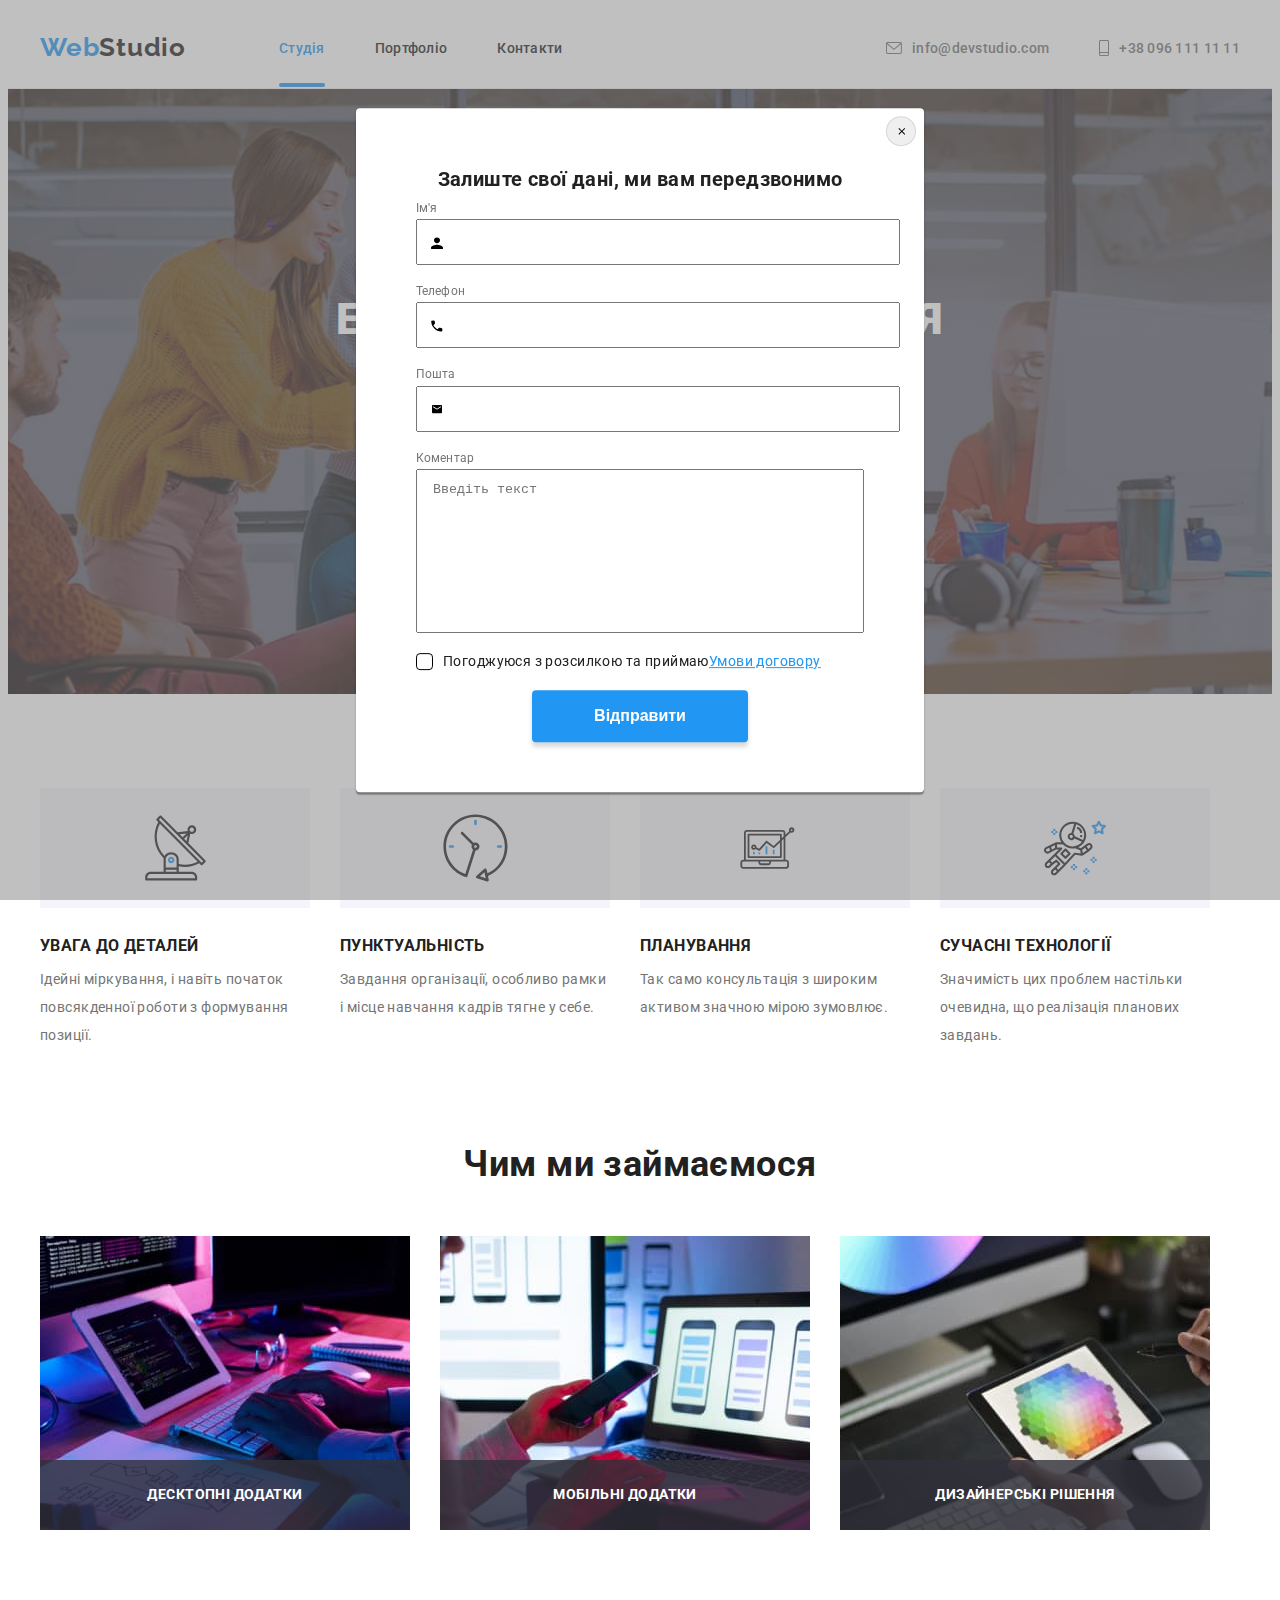
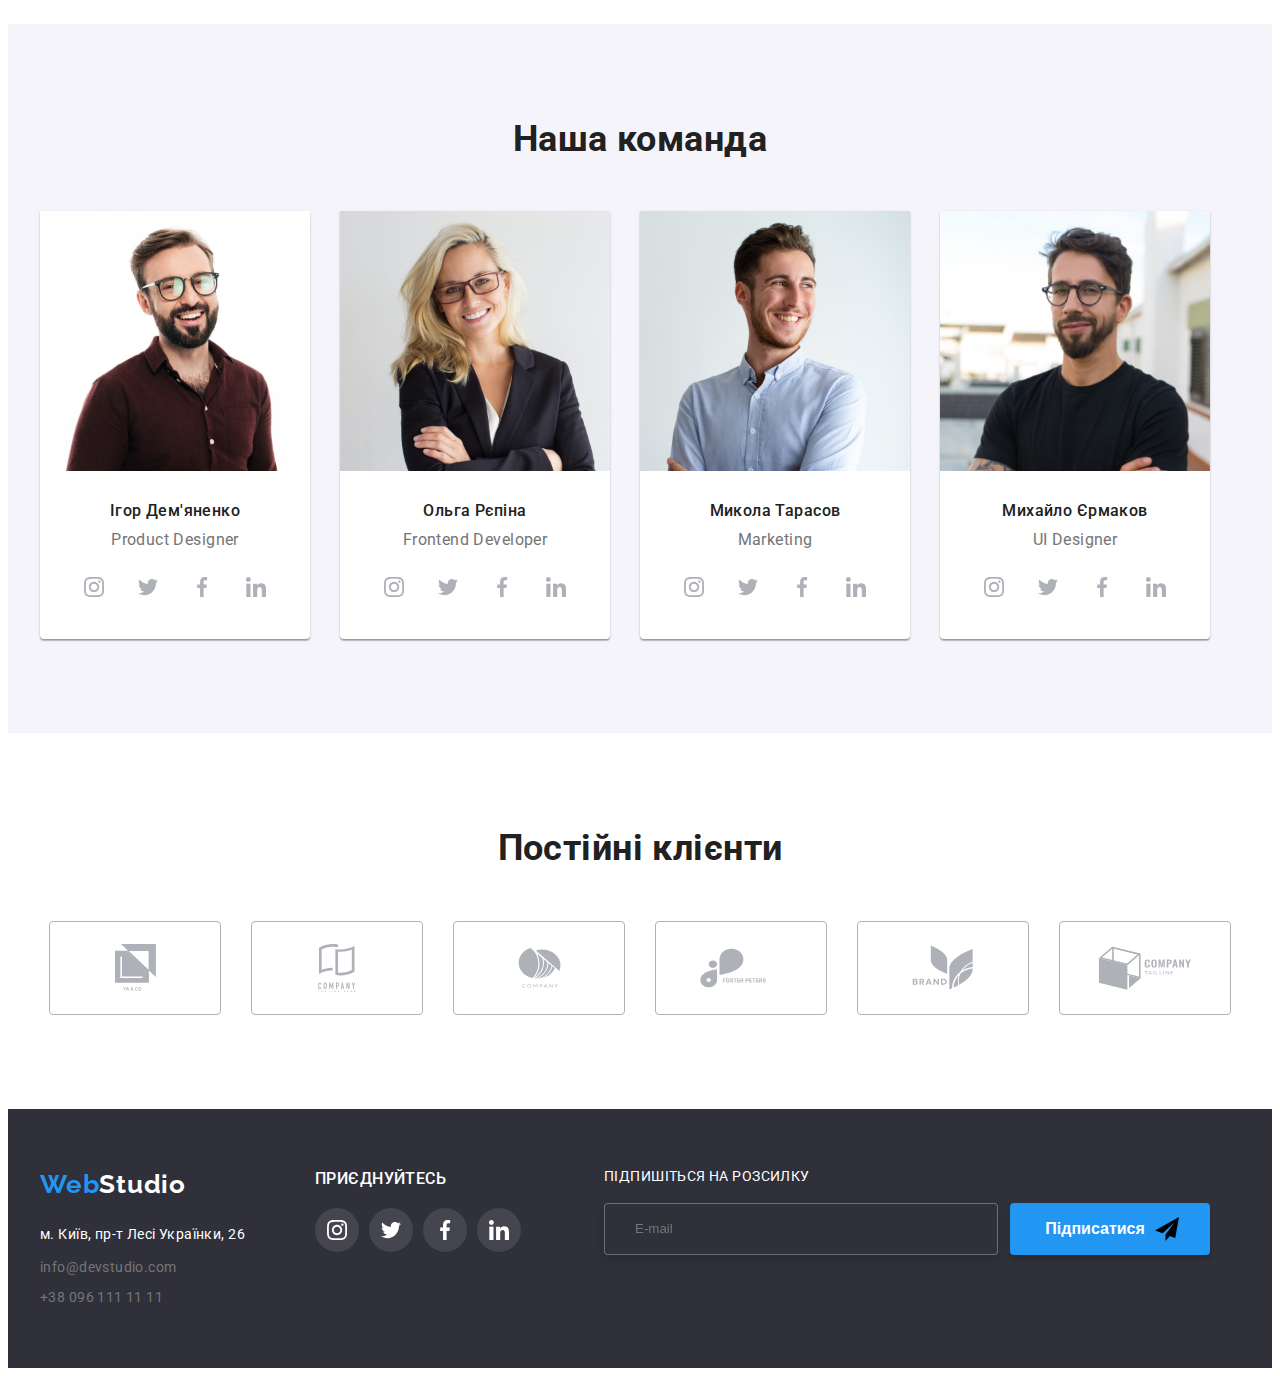
==== commit 9798fb97: "add check" ====
--- a/index.html
+++ b/index.html
@@ -436,8 +436,12 @@
           </div>
 
           <div class="modal-treaty">
-            <input class="treaty-input" type="checkbox" value="confirmation" id="checkbox" required>
-            <label class="treaty-agree" for="checkbox">Погоджуюся з розсилкою та приймаю <a href="">Умови договору</a></label>
+           
+            <label class="treaty-label">
+              <input class="treaty-input" type="checkbox" value="confirmation" required>
+               <span class="treaty-check"></span>
+              Погоджуюся з розсилкою та приймаю <a href="">Умови договору</a>
+            </label>
           </div>
 
           <button class="modal-button" type="submit">Відправити</button>
--- a/css/style.css
+++ b/css/style.css
@@ -732,17 +732,51 @@
 	column-gap: 9px;
 }
 
+.treaty-label {
+	display: flex;
+	align-items: center;
+}
+
 .treaty-input {
-	
-	width: 16px;
-	height: 16px;
+	position: absolute;
+	width: 1px;
+	height: 1px;
+	margin: -1;
+	border: 0;
+	padding: 0;
+	clip: rect(0 0 0 0);
+	overflow: hidden;
+
+	/* -webkit-appearance: none;
+	-moz-appearance: none;
+	appearance: none;
+	position: absolute; */
+}
+
+.treaty-check {
+	display: inline-block;
+	width: 15px;
+	height: 15px;
+	border: 1px solid rgb(0, 0, 0);
+	border-radius: 4px;
+	margin: 0 10px 0 0;
+	
+}
+
+.treaty-input:checked + .treaty-check {
+	border-color: var(--active-color);
+	background-color: var(--active-color);
+	background-image: url("../images/svg/check.svg");
+	background-repeat: no-repeat;
+	background-size: contain;
+	background-origin: border-box;
 }
 
 .treaty-agree {
 	color: var(--secondary-color);
 }
 
-.treaty-agree a {
+.treaty-label a {
 	text-decoration: underline;
 	color: var(--active-color);
 }
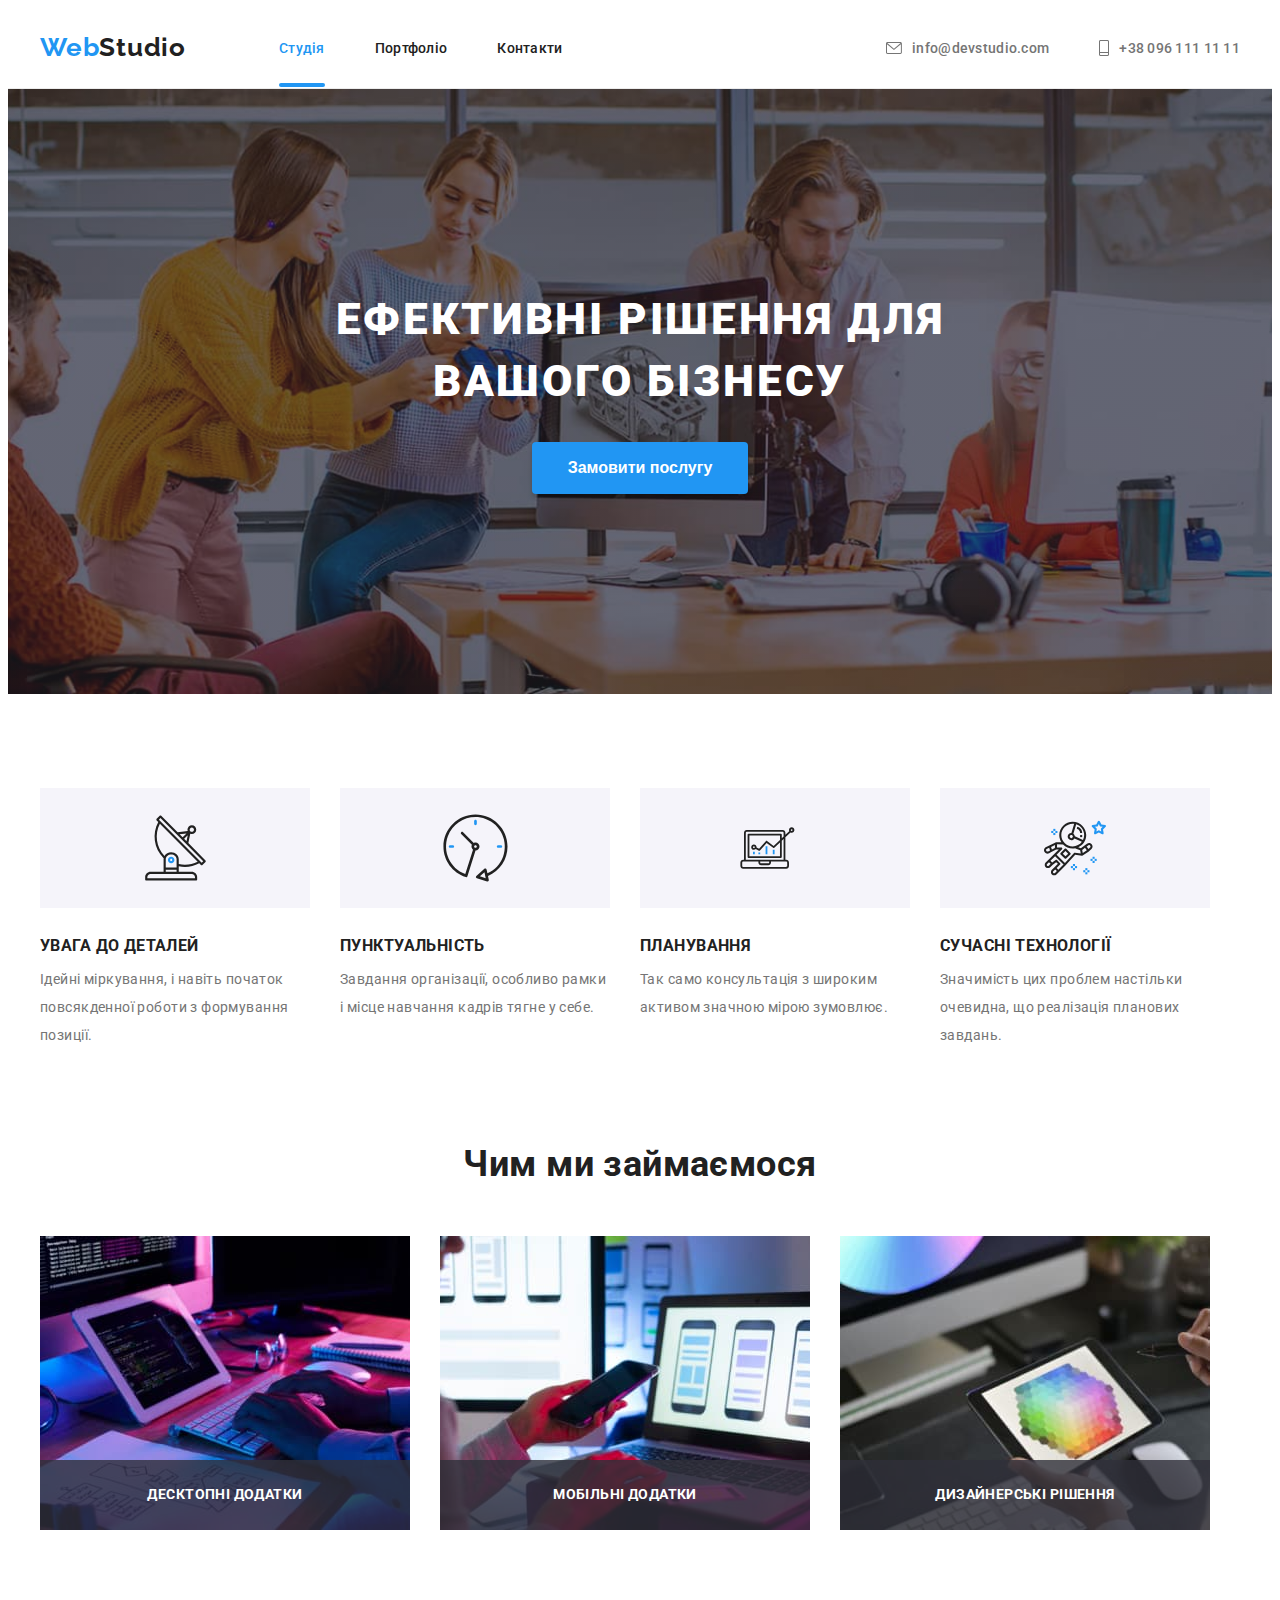
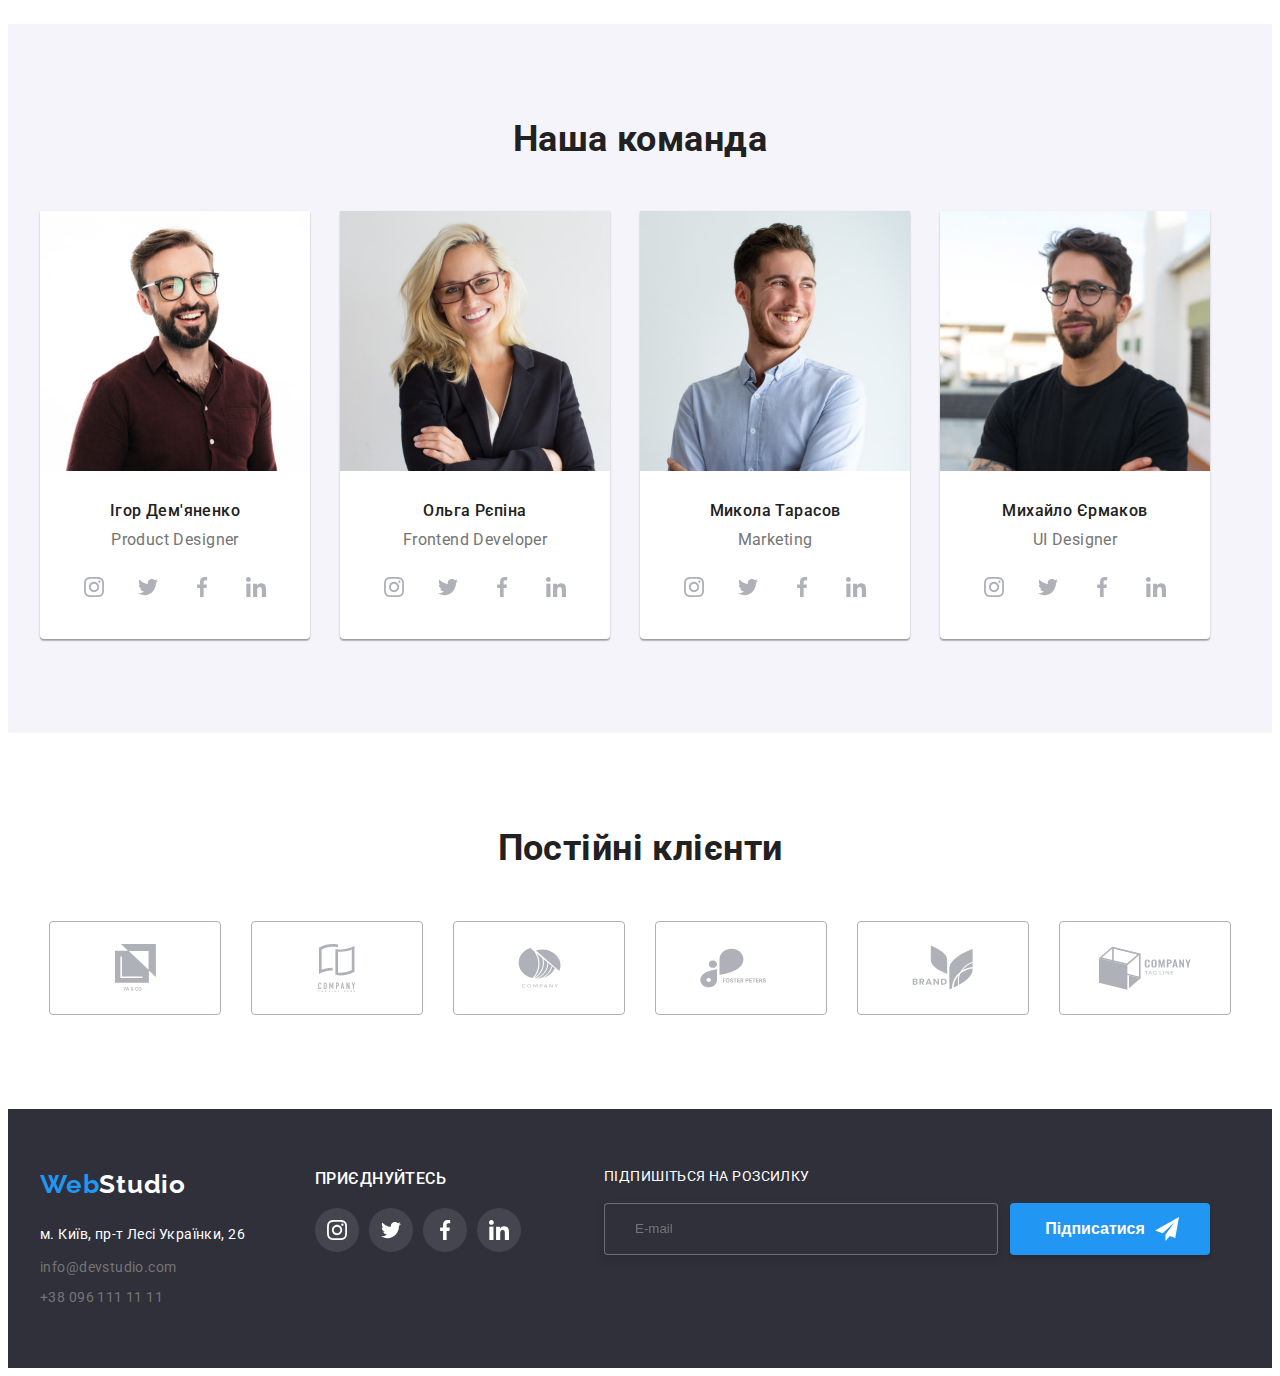
==== commit fca50440: "goit-markup-hw-06" ====
--- a/index.html
+++ b/index.html
@@ -394,7 +394,7 @@
   </address>
  </div>
 </footer>
-<div class="backdrop " data-modal>
+<div class="backdrop is-hidden" data-modal>
   <div class="modal">
     <button type="button" class="modal-button-close" data-modal-close>
       <svg class="modal-icon-close" width="11" height="11">
--- a/css/style.css
+++ b/css/style.css
@@ -658,7 +658,7 @@
 .subscribee-icon {
 	position: absolute;
 	top: 50%;
-	
+	fill: #fff;
 	transform: translateY(-50%);
 }
 
@@ -695,6 +695,12 @@
 .modal-field-comments {
 	resize: none;
 	padding: 12px 0 0 16px;
+	width: 100%;
+}
+
+.modal-field-comments:hover,
+.modal-field-comments:focus {
+	border-color: var(--active-color);
 }
 
 .modal-label {
@@ -714,16 +720,22 @@
 	padding-left: 30px;
 }
 
+.modal-input:hover,
+.modal-input:focus {
+	border-color: var(--active-color);
+}
+
+.modal-input:hover + .modal-icon,
+.modal-input:focus +.modal-icon {
+	fill: var(--active-color);
+	border-color: var(--active-color);
+}
+
 .modal-icon {
 	position: absolute;
 	top: 55%;
 	left: 15px;
 	transform: translate(50% 50%);
-} 
-
-.modal-input:hover + .modal-icon,
-.modal-input:focus +.modal-icon {
-	fill: var(--active-color);
 }
 
 .modal-treaty {
@@ -770,6 +782,7 @@
 	background-repeat: no-repeat;
 	background-size: contain;
 	background-origin: border-box;
+	background-position: center;
 }
 
 .treaty-agree {
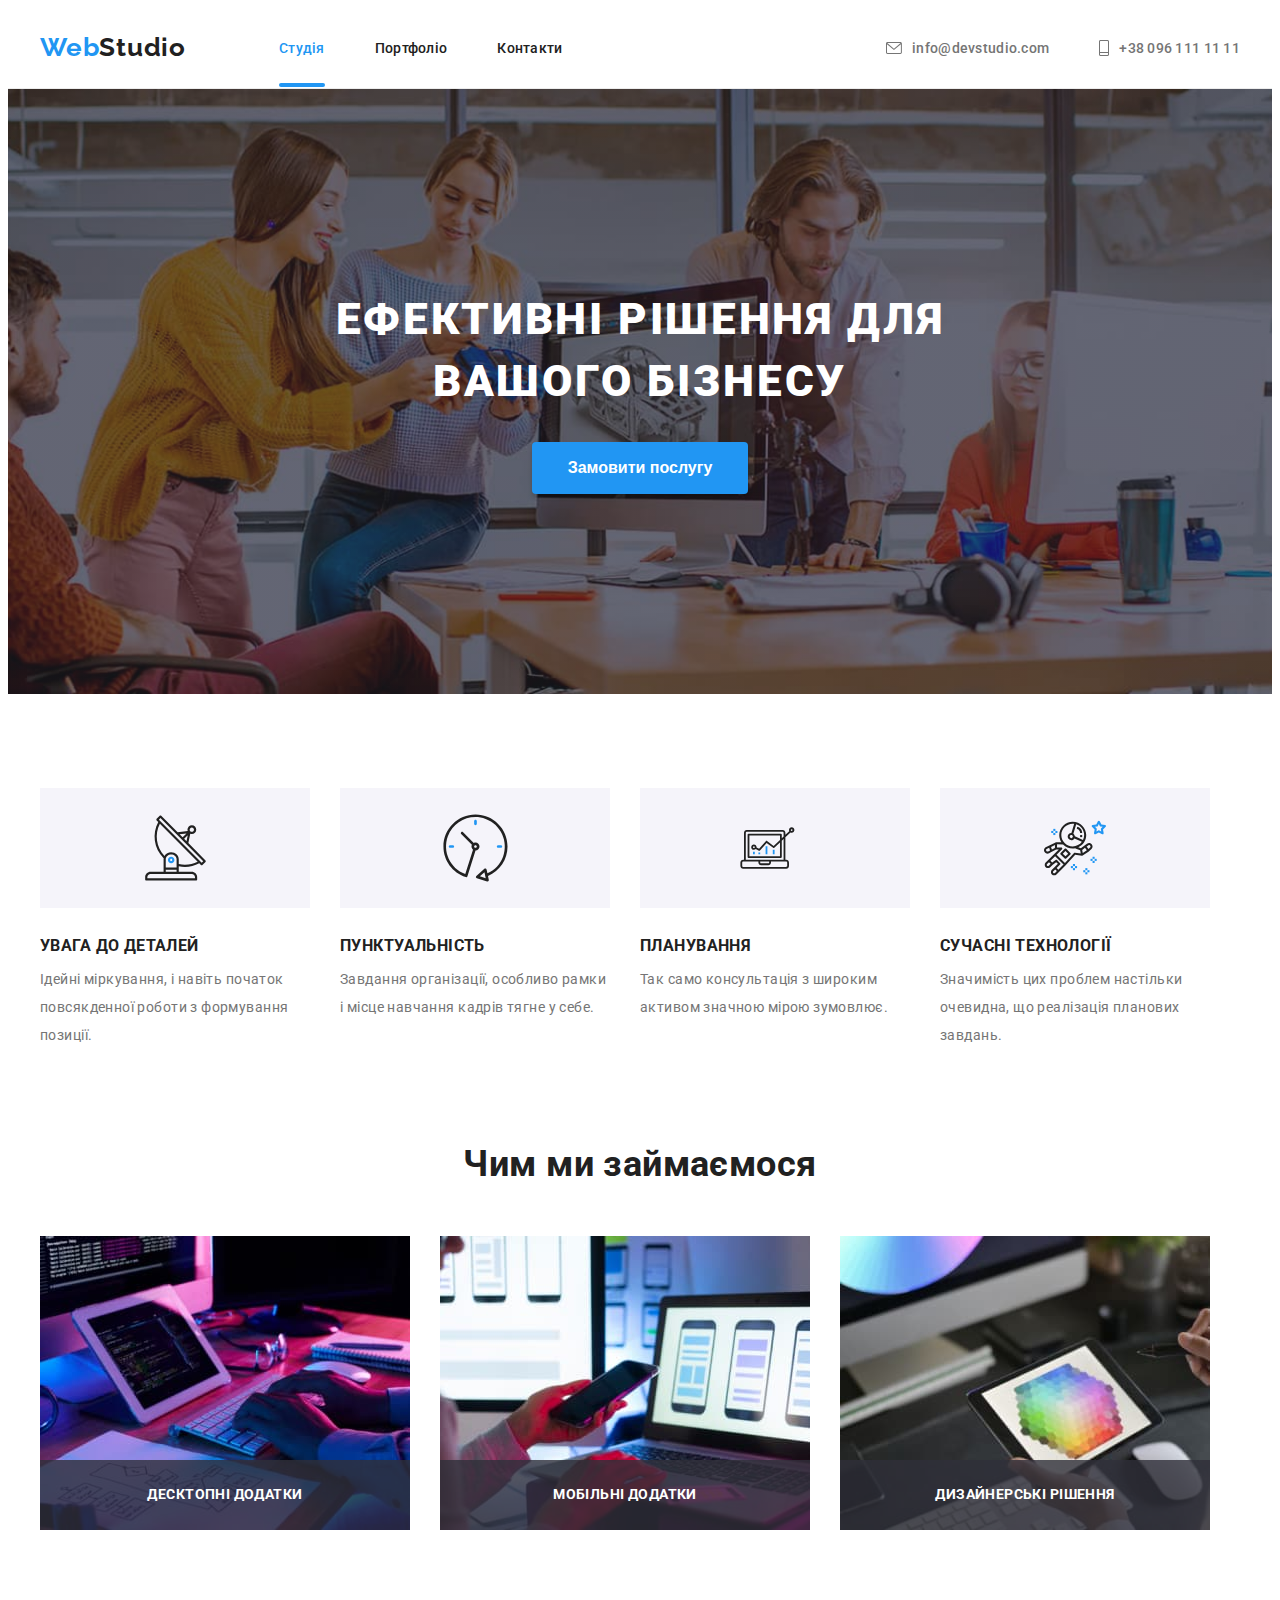
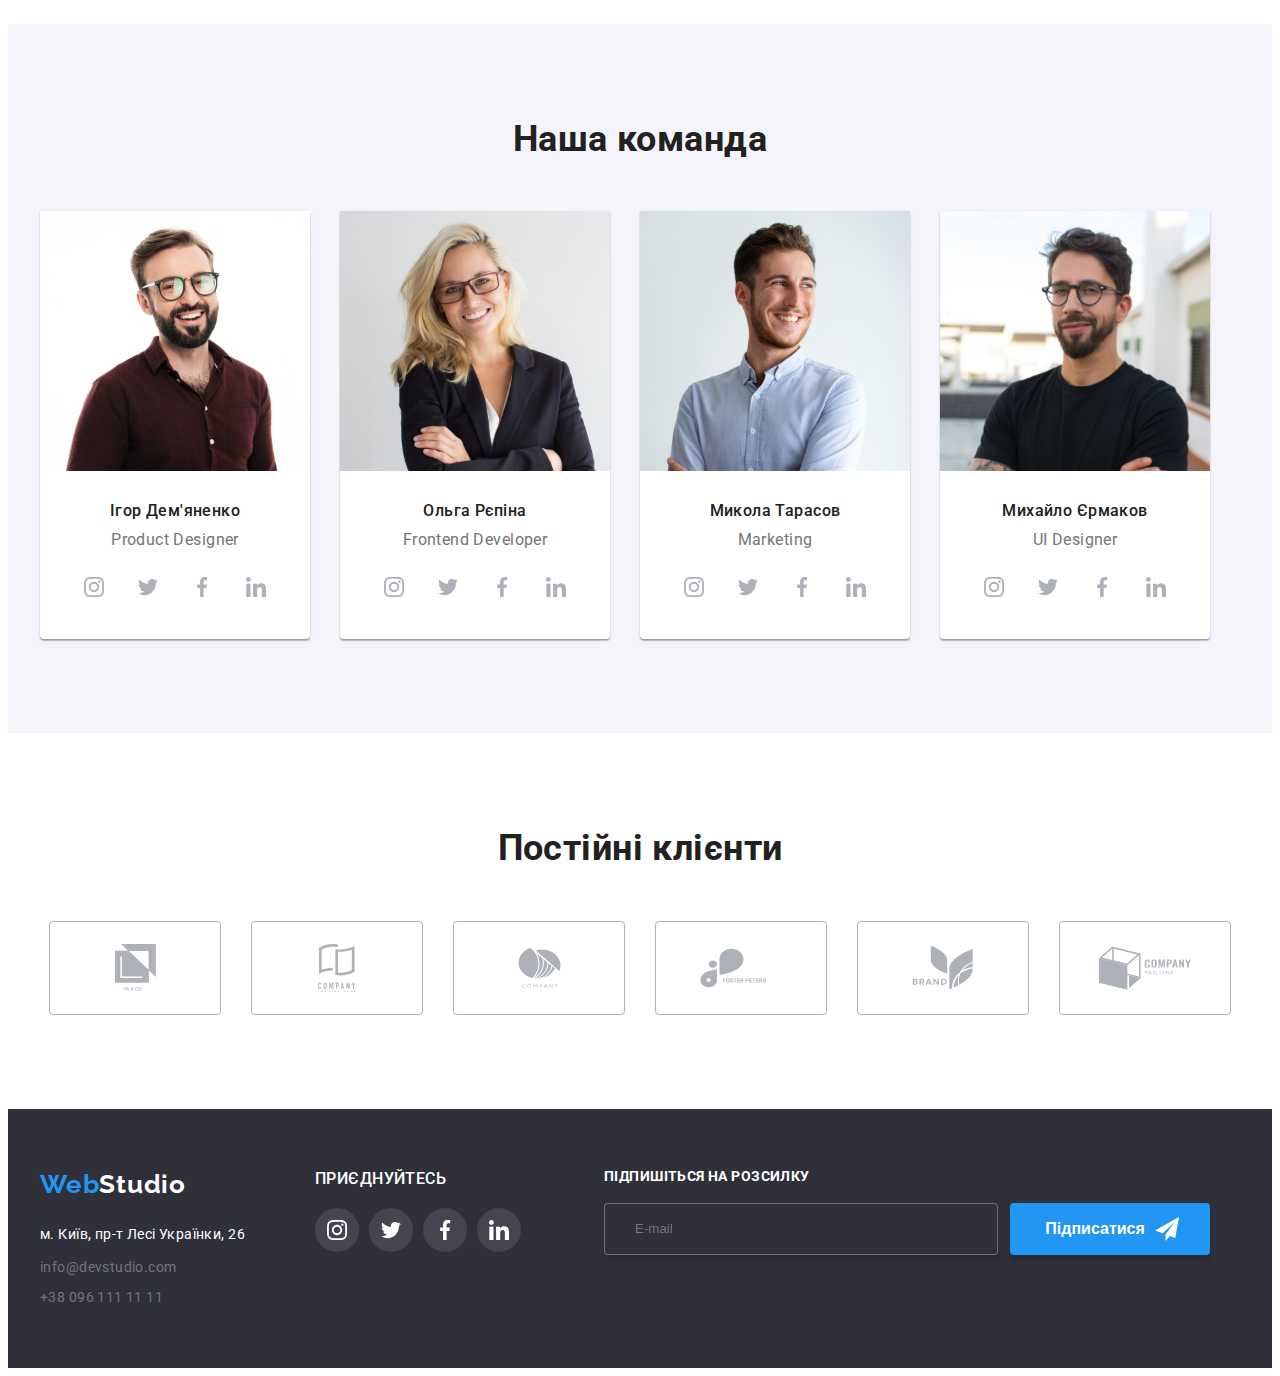
==== commit f32ce013: "corrected" ====
--- a/index.html
+++ b/index.html
@@ -403,7 +403,7 @@
     </button>
     <div class="modal-form">
       <p class="modal-form-title">Залиште свої дані, ми вам передзвонимо</p>
-      <form action="">
+      <form>
         <div class="form-group" role="group">
           
           <div class="modal-field">
@@ -436,7 +436,6 @@
           </div>
 
           <div class="modal-treaty">
-           
             <label class="treaty-label">
               <input class="treaty-input" type="checkbox" value="confirmation" required>
                <span class="treaty-check"></span>
--- a/css/style.css
+++ b/css/style.css
@@ -607,12 +607,14 @@
 }
 
 .subscribee-label {
+	font-weight: 700;
+	line-height: 1;
 	text-transform: uppercase;
+	margin-bottom: 20px;
 }
 
 .subscribee-field {
 	display: flex;
-	padding: 20px 12px 0 0;
 	column-gap: 12px;
 }
 
@@ -665,7 +667,7 @@
 /* modal-form */
 
 .modal-form {
-	margin: 40px 40px 30px;
+	
 }
 
 .modal-form-title {
@@ -673,40 +675,43 @@
 
 	font-weight: 700;
 	font-size: 20px;
-	line-height: 1.1;
+	line-height: 1.15;
 	
 	color: #212121;
-	padding: 0 10px;
 	margin-bottom: 12px;
 }
 
 .form-group {
-	display: flex;
-	flex-direction: column;
-	row-gap: 20px;
+	
 }
 
 .modal-field {
 	position: relative;
-	display: flex;
-	flex-direction: column;
+	margin-bottom: 10px;
 }
 
 .modal-field-comments {
+	display: block;
+
+	height: 120px;
+	width: 100%;
+	padding: 16px 12px;
+
+	outline: none;
 	resize: none;
-	padding: 12px 0 0 16px;
-	width: 100%;
+	border: 1px solid rgba(33, 33, 33, 0.2);
 }
 
 .modal-field-comments:hover,
 .modal-field-comments:focus {
-	border-color: var(--active-color);
+	border: 1px solid #2196F3;
 }
 
 .modal-label {
+	display: block;
 	
 	font-size: 12px;
-	line-height: 1.1;
+	line-height: 1.2;
 	letter-spacing: 0.01em;
 
 	color: #757575;
@@ -715,20 +720,23 @@
 
 .modal-input {
 	position: relative;
+	outline: none;
+
 	height: 40px;
 	width: 100%;
 	padding-left: 30px;
+	border: 1px solid rgba(33, 33, 33, 0.2);
 }
 
 .modal-input:hover,
 .modal-input:focus {
-	border-color: var(--active-color);
+	border: 1px solid #2196F3;
 }
 
 .modal-input:hover + .modal-icon,
-.modal-input:focus +.modal-icon {
+.modal-input:focus + .modal-icon {
 	fill: var(--active-color);
-	border-color: var(--active-color);
+	border-color:#2196F3;
 }
 
 .modal-icon {
@@ -740,8 +748,12 @@
 
 .modal-treaty {
 	display: flex;
-	align-items: flex-end;
-	column-gap: 9px;
+	justify-content: center;
+	
+	color: #757575;
+	margin-bottom: 30px;
+	line-height: 1.71;
+
 }
 
 .treaty-label {
@@ -767,12 +779,11 @@
 
 .treaty-check {
 	display: inline-block;
-	width: 15px;
+	width: 16px;
 	height: 15px;
 	border: 1px solid rgb(0, 0, 0);
 	border-radius: 4px;
 	margin: 0 10px 0 0;
-	
 }
 
 .treaty-input:checked + .treaty-check {
@@ -792,10 +803,11 @@
 .treaty-label a {
 	text-decoration: underline;
 	color: var(--active-color);
+	margin-left: 5px;
 }
 
 .modal-button {
-	display: inline-block;
+	display: block;
 	
 	color: #fff;
 	font-weight: 700;
@@ -828,7 +840,7 @@
 	width: 100%;
 	height: 100%;
 
-	background-color: rgba(130, 130, 130, 0.5);
+	background: rgba(0, 0, 0, 0.2);
 	opacity: 1;
 	transform: scale(1);
 	
@@ -848,9 +860,9 @@
 	left: 50%;
 	transform: translate(-50%, -50%);
 
-	padding: 20px;
-	min-width: 528px;
-	min-height: 581px;
+	padding: 40px;
+	width: 528px;
+	height: 581px;
 	background-color: #fff;
 	box-shadow: 0px 1px 3px rgba(0, 0, 0, 0.12), 0px 1px 1px rgba(0, 0, 0, 0.14), 0px 2px 1px rgba(0, 0, 0, 0.2);
 	border-radius: 4px;
@@ -867,6 +879,8 @@
 	margin: 8px;
 	width: 30px;
 	height: 30px;
+
+	background: #FFF;
 	border-radius: 50%;
 	border: 1px solid rgba(0, 0, 0, 0.1);
 	cursor: pointer;
